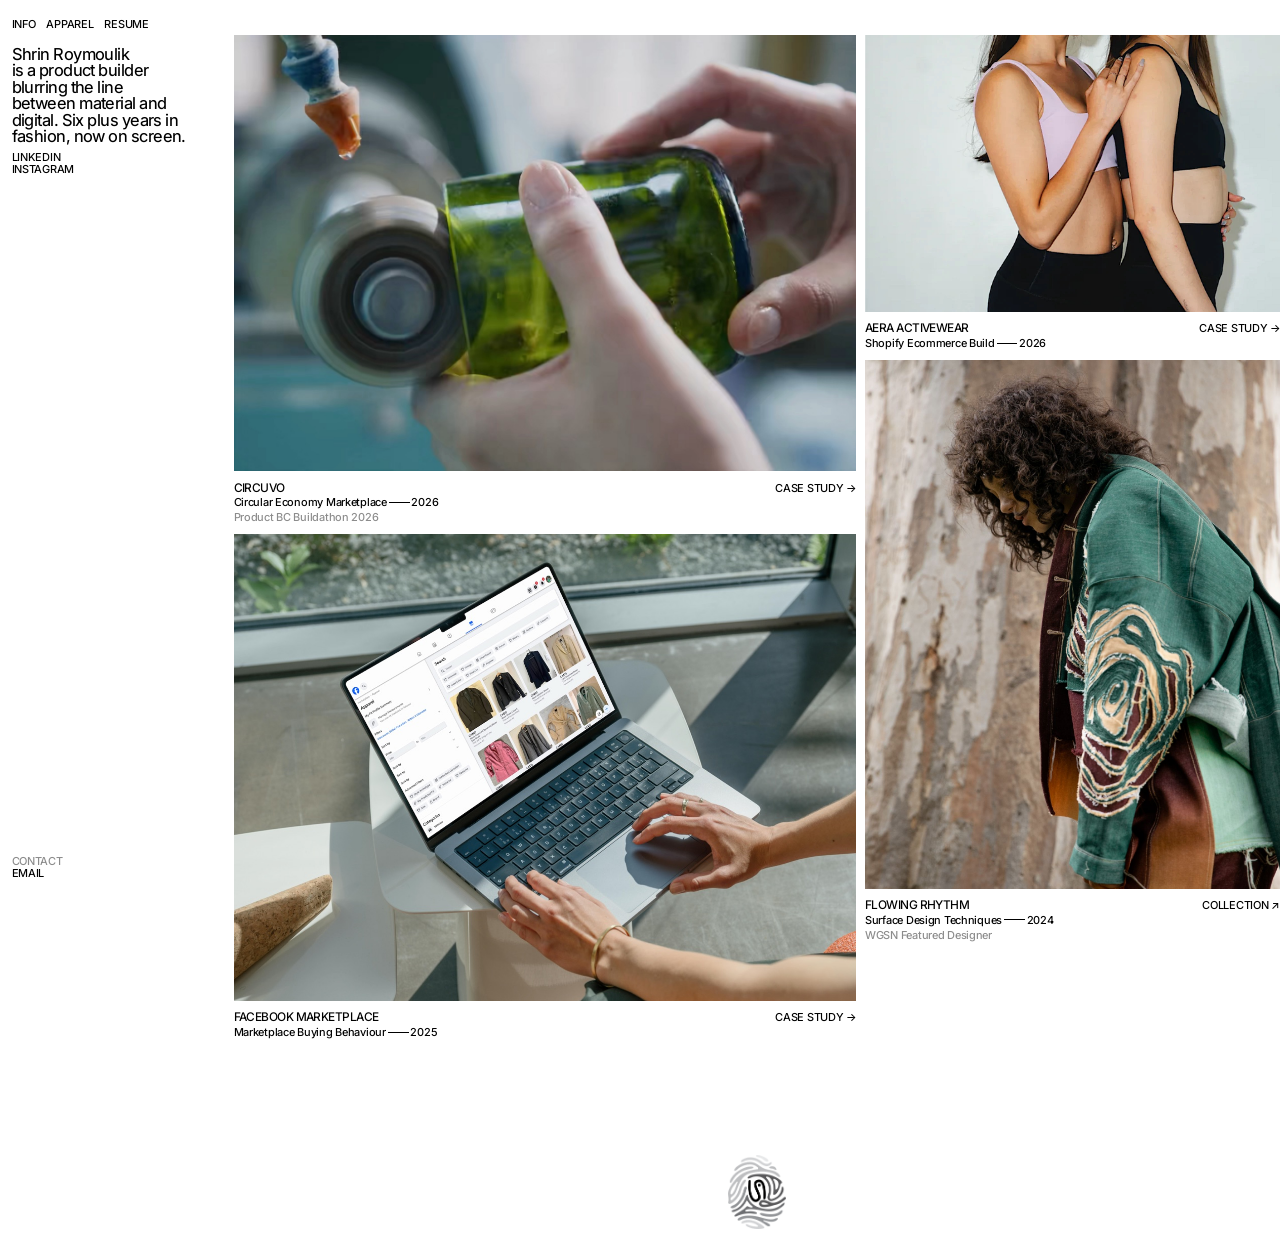
==== index.html @ 0e0f5460 "Homepage captions: three word descriptions that fit one line on phones Co-Authored-By: Claude Opus 5" ====
<!DOCTYPE html>
<html lang="en">
<head>
<meta charset="utf-8">
<meta name="viewport" content="width=device-width, initial-scale=1, viewport-fit=cover">
<title>Shrin Roymoulik, Product Builder</title>
<meta name="description" content="Product builder blurring the line between material and digital. Six plus years in fashion, now on screen.">
<!-- Link preview when the page is shared: images/share/preview.jpg, 1200 by 630 -->
<meta property="og:type" content="website">
<meta property="og:site_name" content="Shrin Roymoulik">
<meta property="og:url" content="https://shrinroym.com/">
<meta property="og:title" content="Shrin Roymoulik, Product Builder">
<meta property="og:description" content="Product builder blurring the line between material and digital. Six plus years in fashion, now on screen.">
<meta property="og:image" content="https://shrinroym.com/images/share/preview.jpg">
<meta property="og:image:width" content="1200">
<meta property="og:image:height" content="630">
<meta property="og:image:alt" content="Shrin Roymoulik's fingerprint logo">
<meta name="twitter:card" content="summary_large_image">
<!-- The homepage video comes first: its first frame is fetched before anything else so it shows at once (Shrin, 2026-11-15) -->
<link rel="preload" href="images/home/tile-circuvo-poster-v2.jpg" as="image" fetchpriority="high">
<link rel="icon" type="image/png" sizes="32x32" href="images/favicon-32.png?v=3">
<link rel="icon" type="image/png" sizes="192x192" href="images/favicon-192.png?v=3">
<link rel="apple-touch-icon" href="images/apple-touch-icon.png?v=2">
<link rel="preconnect" href="https://fonts.googleapis.com">
<link rel="preconnect" href="https://fonts.gstatic.com" crossorigin>
<link href="https://fonts.googleapis.com/css2?family=Inter:wght@400..600&display=swap" rel="stylesheet">
<style>
  :root {
    --bg: #ffffff;
    --ink: #000000;
    --muted: #8c8c8c;
    --tile-a: #ededeb;
    --tile-b: #e4e6e9;
    --tile-c: #efe8e2;
    --tile-d: #e6ebe4;
    --veil: rgba(255,255,255,0.97);
    color-scheme: light;
    box-sizing: border-box;
    padding-top: env(safe-area-inset-top, 0px);
    padding-bottom: env(safe-area-inset-bottom, 0px);
  }
  @media (prefers-color-scheme: dark) {
    :root:not([data-theme="light"]) {
      --bg: #000000; --ink: #ffffff; --muted: #8e8e8e;
      --tile-a: #1b1b1b; --tile-b: #1d2024; --tile-c: #221e1b; --tile-d: #1c211b;
      --veil: rgba(0,0,0,0.97);
      color-scheme: dark;
    }
  }
  :root[data-theme="dark"] {
    --bg: #000000; --ink: #ffffff; --muted: #8e8e8e;
    --tile-a: #1b1b1b; --tile-b: #1d2024; --tile-c: #221e1b; --tile-d: #1c211b;
    --veil: rgba(0,0,0,0.97);
    color-scheme: dark;
  }
  html { scroll-padding-top: env(safe-area-inset-top, 0px); }
  *, *::before, *::after { box-sizing: inherit; }
  body {
    margin: 0;
    background: var(--bg);
    color: var(--ink);
    font-family: "Inter", "Helvetica Neue", Helvetica, Arial, sans-serif;
    font-weight: 400;
    -webkit-font-smoothing: antialiased;
  }
  a, button { color: inherit; font: inherit; }
  a { text-decoration: none; }
  button { background: none; border: 0; padding: 0; cursor: pointer; }
  .nav a, .nav button, .small a, figcaption a, .goup {
    transition: background-color 0.15s ease;
  }
  .nav a:hover, .nav button:hover, .small a:hover, figcaption a:hover, .goup:hover,
  .nav a:focus-visible, .nav button:focus-visible, .small a:focus-visible, figcaption a:focus-visible, .goup:focus-visible {
    background: #E5FF00;
    color: #000000;
  }
  .tile > a:hover .frame { opacity: 0.9; }
  a:focus-visible, button:focus-visible { outline: 2px solid currentColor; outline-offset: 3px; }
  img { max-width: 100%; display: block; }

  .page {
    --u: max(0.75px, calc(100vw / 1400));
    display: grid;
    grid-template-columns: 17.5% 1fr;
    column-gap: 0;
    padding: 0 0 0 0.9vw;
  }

  /* Left column, fixed while the work scrolls */
  .side {
    position: sticky;
    top: env(safe-area-inset-top, 0px);
    height: calc(100dvh - env(safe-area-inset-top, 0px) - env(safe-area-inset-bottom, 0px));
    display: flex;
    flex-direction: column;
    padding: 1.5vw 1.4vw 1.6vw 0;
  }
  .nav { display: flex; gap: calc(12 * var(--u)); font-size: calc(12 * var(--u)); font-weight: 480; line-height: calc(13 * var(--u)); letter-spacing: calc(-0.3 * var(--u)); text-transform: uppercase; }
  .nav button { text-transform: uppercase; letter-spacing: inherit; line-height: inherit; }
  .bio {
    font-size: calc(18 * var(--u));
    font-weight: 450;
    line-height: calc(18 * var(--u));
    letter-spacing: calc(-0.6 * var(--u));
    margin: calc(16 * var(--u)) 0 calc(8 * var(--u));
    max-width: 10.85em;
  }
  .small { font-size: calc(12 * var(--u)); font-weight: 480; line-height: calc(13 * var(--u)); letter-spacing: calc(-0.3 * var(--u)); text-transform: uppercase; margin: 0 0 1.1vw; }
  .small a, .small span { display: block; width: fit-content; }
  .contact { margin-top: auto; margin-bottom: 0; }
  .links { display: flex; flex-direction: column; flex: 1 1 auto; }
  .hscroll { display: contents; }
  .contact .label { color: var(--muted); }

  /* Work grid, two staggered columns */
  .grid {
    display: grid;
    grid-template-columns: 60fr 40fr;
    column-gap: 0.7vw;
    padding: 2.75vw 0 1.6vw;
  }
  .col { display: flex; flex-direction: column; gap: 1.4vw; }
  .tile { margin: 0; order: var(--o); }
  .frame {
    position: relative;
    overflow: hidden;
    aspect-ratio: var(--r, 4 / 3);
    background: var(--tile, var(--tile-a));
  }
  .frame > img, .frame > video, .frame > picture > img { position: absolute; inset: 0; width: 100%; height: 100%; object-fit: cover; display: block; }
  .ph {
    position: absolute; inset: 0;
    display: flex; align-items: center; justify-content: center;
    font-size: 14px; color: var(--muted); text-align: center; padding: 20px;
    visibility: hidden; /* labels are notes for filling slots; never shown on the page */
  }
  figcaption {
    margin-top: 0.75vw;
    font-size: calc(12 * var(--u));
    font-weight: 480;
    line-height: calc(16 * var(--u));
    letter-spacing: calc(-0.3 * var(--u));
  }
  figcaption .t {
    font-size: calc(13 * var(--u));
    line-height: calc(16 * var(--u));
    letter-spacing: calc(-0.6 * var(--u));
  }
  .t { text-transform: uppercase; }
  /* Long rule between the work type and the year, like the template */
  .ld { display: inline-block; width: 1.9em; border-top: 1px solid currentColor; vertical-align: 0.32em; margin: 0 -0.08em; }
  .g { color: var(--muted); }
  .ext { font-size: 0.85em; }

  /* Simple carousel */
  .slides .slide { position: absolute; inset: 0; opacity: 0; transition: opacity 0.4s ease; }
  .slides .slide.on { opacity: 1; }
  .slides { cursor: pointer; }
  .dots {
    position: absolute; left: 50%; bottom: 12px; transform: translateX(-50%);
    display: flex; gap: 2px;
  }
  .dot {
    width: 19px; height: 19px; padding: 6px; border-radius: 50%;
    background: var(--ink); background-clip: content-box; opacity: 0.25;
    transition: opacity 0.2s ease;
  }
  .dot.on { opacity: 1; }
  .dot:hover { opacity: 0.6; }
  .dot.on:hover { opacity: 1; }

  /* Scroll prompt, phones only */
  .scroll-hint { display: none; }
  @keyframes hintPulse { 0%, 100% { opacity: 0; } 50% { opacity: 1; } }

  .goup { order: 99; grid-column: 1 / -1; justify-self: center; align-self: center; font-size: calc(13 * var(--u)); font-weight: 480; line-height: calc(14 * var(--u)); letter-spacing: calc(-0.6 * var(--u)); text-transform: uppercase; margin-top: 0.6vw; }

  /* Childhood photo, revealed when hovering the name */
  .side { z-index: 5; }
  .bio { position: relative; }
  .name, .fashion { cursor: pointer; }
  /* One time highlight hint on the two hover words */
  @keyframes hintHi {
    0% { background-color: transparent; }
    20%, 70% { background-color: #E5FF00; color: #000000; }
    100% { background-color: transparent; }
  }
  .bio.hinting .name { animation: hintHi 1.2s ease-in-out 0s 1; }
  .bio.hinting .fashion { animation: hintHi 1.2s ease-in-out 1s 1; }
  /* Same neon highlight as the links, on hover or while open */
  .name:focus-visible, .fashion:focus-visible,
  .bio.show-photo .name, .bio.show-video .fashion { background: #E5FF00; color: #000000; }
  @media (hover: hover) and (pointer: fine) {
    .name:hover, .fashion:hover { background: #E5FF00; color: #000000; }
  }
  /* Phones: highlight sweeps along with the pulse while scrolling */
  @media (hover: none) and (prefers-reduced-motion: no-preference), (pointer: coarse) and (prefers-reduced-motion: no-preference) {
    .bio.hinting .name { animation: hintHi 1.2s ease-in-out 0s 1; }
    .bio.hinting .fashion { animation: hintHi 1.2s ease-in-out 1s 1; }
  }
  /* A stronger pulse on the two words while the highlight plays */
  .name, .fashion { position: relative; display: inline-block; transform-origin: 50% 60%; }
  @keyframes wordPulse {
    0%, 100% { transform: scale(1); }
    40% { transform: scale(1.1); }
    70% { transform: scale(0.99); }
  }
  @media (prefers-reduced-motion: reduce) { .bio.hinting .name, .bio.hinting .fashion { animation: none; } }
  @media (prefers-reduced-motion: reduce) { .bio.hinting .name, .bio.hinting .fashion { animation: none; } }
  .bio .me-video { top: calc(32 * var(--u)); left: calc(100% + 6 * var(--u)); width: 36vw; }
  .me {
    position: absolute;
    top: 0;
    left: calc(100% + 24 * var(--u));
    width: 15vw;
    max-width: none;
    height: auto;
    opacity: 0;
    visibility: hidden;
    transition: opacity 0.15s ease, visibility 0s linear 0.15s;
    pointer-events: none;
  }
  .bio:has(.name:focus-visible) .me-photo,
  .bio.show-photo .me-photo,
  .bio:has(.fashion:focus-visible) .me-video,
  .bio.show-video .me-video { opacity: 1; visibility: visible; transition: opacity 0.15s ease; }
  /* Hover only on devices with a real mouse, so taps on phones can toggle cleanly */
  @media (hover: hover) and (pointer: fine) {
    .bio:has(.name:hover) .me-photo,
    .bio:has(.fashion:hover) .me-video { opacity: 1; visibility: visible; transition: opacity 0.15s ease; }
  }
  @media (prefers-reduced-motion: reduce) { .me, .bio:has(.name:hover) .me { transition: none; } }
  /* Bio appears line by line on first load */
  .bio .w { display: inline-block; }
  @keyframes lineIn { from { opacity: 0; transform: translateY(0.45em); } to { opacity: 1; transform: none; } }
  /* Bio intro: each line slides up in sequence on first load */
  .bio .w { display: inline-block; }
  .bio.intro .w { animation: lineIn 1s cubic-bezier(0.2, 0.7, 0.2, 1) both; }
  @keyframes lineIn { from { opacity: 0; transform: translateY(0.4em); } to { opacity: 1; transform: none; } }

  /* Fingerprint logo above Go up, with breathing room after the work */
  .sign { grid-column: 1 / -1; justify-self: center; margin-top: 9vw; order: 98; }
  .sign img { width: calc(64 * var(--u)); height: auto; transition: opacity 0.2s ease; }
  .sign { position: relative; display: block; margin-bottom: 0; align-self: end; }
  .sign::after {
    content: "Go up"; position: absolute; inset: 0;
    display: flex; align-items: flex-end; justify-content: center; white-space: nowrap;
    font-size: calc(13 * var(--u)); font-weight: 480; line-height: calc(14 * var(--u)); letter-spacing: calc(-0.6 * var(--u));
    text-transform: uppercase; opacity: 0; transition: opacity 0.2s ease;
  }
  .sign:hover img, .sign:focus-visible img { opacity: 0; }
  .sign:hover::after, .sign:focus-visible::after { opacity: 1; }
  @media (prefers-color-scheme: dark) { :root:not([data-theme="light"]) .sign img { filter: invert(1); } }
  :root[data-theme="dark"] .sign img { filter: invert(1); }

  /* Info page */
  .info {
    --u: max(0.75px, calc(100vw / 1400));
    position: fixed; inset: 0; z-index: 20; display: none;
    background: var(--bg); overflow-y: auto; overscroll-behavior: contain;
    padding-top: env(safe-area-inset-top, 0px); padding-bottom: env(safe-area-inset-bottom, 0px);
  }
  .info.open { display: block; }
  .info-top {
    position: relative;
    display: grid; grid-template-columns: 35.3% 31.3% 1fr; grid-template-rows: 1fr auto;
    min-height: calc(100vh - 62 * var(--u)); min-height: calc(100dvh - 62 * var(--u));
  }
  .info-left { grid-column: 1; grid-row: 1; padding: 1.5vw 1.4vw 0 0.9vw; }
  .info .here { color: var(--muted); }
  .info-bio { font-size: calc(18 * var(--u)); font-weight: 450; line-height: calc(18 * var(--u)); letter-spacing: calc(-0.6 * var(--u)); max-width: 11.8em; margin-top: calc(26 * var(--u)); }
  .info-bio p { margin: 0 0 0.55em; }
  .info-bio .soft { color: inherit; }
  .info-links { display: grid; grid-template-columns: calc(124 * var(--u)) auto; margin-top: calc(14 * var(--u)); }
  .info-links .small { margin: 0; }
  .info-links .label { color: var(--muted); }
  .info-mid {
    grid-column: 2; grid-row: 1; padding-top: calc(44 * var(--u));
    font-size: calc(12 * var(--u)); font-weight: 500; line-height: calc(14 * var(--u)); letter-spacing: calc(-0.3 * var(--u));
  }
  .info-mid p { margin: 0 0 calc(4 * var(--u)); }
  .info-mid h3 { font-size: calc(13 * var(--u)); font-weight: 560; line-height: calc(14 * var(--u)); letter-spacing: calc(-0.6 * var(--u)); text-transform: uppercase; margin: calc(16 * var(--u)) 0 calc(2 * var(--u)); }
  .info-mid .two { display: grid; grid-template-columns: 1fr 1fr; }
  /* Expandable Skills and Tools on the INFO page */
  .xp { margin-top: calc(16 * var(--u)); }
  .xp summary { list-style: none; cursor: pointer; width: fit-content; }
  .xp summary::-webkit-details-marker { display: none; }
  .xp summary h3 { display: inline; }
  .xp summary::after { content: "+"; display: inline-block; margin-left: 0.35em; min-width: 0.6em; font-weight: 500; }
  .xp[open] summary::after { content: "\2212"; } /* same + and − as the Aera section toggles */
  .xp summary:hover h3, .xp summary:focus-visible h3 { background: #E5FF00; color: #000000; }
  .xp p { margin-top: calc(2 * var(--u)); }
  .info-mid .soft { color: var(--muted); }
  .info-skills { margin-top: calc(34 * var(--u)); max-width: calc(330 * var(--u)); font-size: calc(12 * var(--u)); font-weight: 500; line-height: calc(14 * var(--u)); letter-spacing: calc(-0.3 * var(--u)); }
  .info-skills p { margin: 0; }
  .info-skills h3 { font-size: calc(13 * var(--u)); font-weight: 600; line-height: calc(14 * var(--u)); letter-spacing: calc(-0.6 * var(--u)); text-transform: uppercase; margin: 0 0 calc(2 * var(--u)); }
  .info-skills .two { display: grid; grid-template-columns: 1fr 1fr; column-gap: calc(12 * var(--u)); }
  .info-mid a { transition: background-color 0.15s ease; }
  .info-mid a:hover, .info-mid a:focus-visible { background: #E5FF00; color: #000000; }
  .info-mid p + p { margin-top: calc(10 * var(--u)); }
  .info-photo {
    position: absolute; top: calc(10 * var(--u)); right: 0; z-index: 3;
    width: 33.4%; height: calc(100vh - 82 * var(--u)); height: calc(100dvh - 82 * var(--u));
    background: var(--tile-c); cursor: grab; touch-action: none; user-select: none; -webkit-user-select: none;
  }
  .info-photo.dragging { cursor: grabbing; }
  .pslide { position: absolute; inset: 0; opacity: 0; }
  .pslide.on { opacity: 1; }
  .pslide img { width: 100%; height: 100%; object-fit: cover; pointer-events: none; }
  .info-slot {
    position: absolute; top: calc(10 * var(--u)); right: 0; z-index: 1;
    width: 33.4%; height: calc(100vh - 82 * var(--u)); height: calc(100dvh - 82 * var(--u));
    border: 1px solid #c8c8c8; display: flex; align-items: center; justify-content: center;
    font-size: calc(14 * var(--u)); font-weight: 500; letter-spacing: calc(-0.3 * var(--u)); color: var(--muted);
    pointer-events: none;
  }
  .info-photo:focus-visible { outline: 2px solid var(--ink); outline-offset: 3px; }
  .info-note {
    grid-column: 1 / 3; grid-row: 2; margin: calc(28 * var(--u)) 0 0; padding: 0 1.4vw 1.6vw 0.9vw;
    font-size: calc(12 * var(--u)); font-weight: 500; line-height: calc(14 * var(--u)); letter-spacing: calc(-0.3 * var(--u));
    max-width: 66em;
  }
  /* INFO hover words: an image appears beside the bio */
  .info-bio { position: relative; }
  .rw { cursor: pointer; transition: background-color 0.15s ease; }
  .rimg {
    position: absolute; top: 0; left: calc(100% + 24 * var(--u)); z-index: 4;
    width: 30vw; max-width: none; height: auto;
    opacity: 0; visibility: hidden; pointer-events: none;
    transition: opacity 0.15s ease, visibility 0s linear 0.15s;
  }
  .rw.on, .rw:focus-visible { background: #E5FF00; color: #000000; }
  .rw.on + .rimg, .rw:focus-visible + .rimg { opacity: 1; visibility: visible; transition: opacity 0.15s ease; }
  @media (hover: hover) and (pointer: fine) {
    .rw:hover { background: #E5FF00; color: #000000; }
    .rw:hover + .rimg { opacity: 1; visibility: visible; transition: opacity 0.15s ease; }
  }

  /* Hover image on an exhibition name */
  .hv { position: relative; }
  .hv-img {
    position: absolute; left: 13.8vw; top: calc(100% + 4 * var(--u)); z-index: 5;
    width: 35vw; max-width: none; height: auto;
    opacity: 0; visibility: hidden; pointer-events: none;
    transition: opacity 0.15s ease, visibility 0s linear 0.15s;
  }
  .hv-t { cursor: pointer; transition: background-color 0.15s ease; }
  .hv a:focus-visible + .hv-img, .hv-t:focus-visible + .hv-img { opacity: 1; visibility: visible; transition: opacity 0.15s ease; }
  .hv-t:focus-visible { background: #E5FF00; color: #000000; }
  @media (hover: hover) and (pointer: fine) {
    .hv a:hover + .hv-img, .hv-t:hover + .hv-img { opacity: 1; visibility: visible; transition: opacity 0.15s ease; }
    .hv-t:hover { background: #E5FF00; color: #000000; }
  }

  .marquee { overflow: hidden; white-space: nowrap; padding: calc(18 * var(--u)) 0 calc(12 * var(--u)); }
  .marquee-track { display: inline-block; animation: marquee 40s linear infinite; }
  .marquee-track span { font-size: calc(28 * var(--u)); font-weight: 450; line-height: calc(29 * var(--u)); letter-spacing: calc(-0.8 * var(--u)); text-transform: uppercase; padding-right: 0.3em; }
  @keyframes marquee { from { transform: translateX(0); } to { transform: translateX(-50%); } }
  @media (prefers-reduced-motion: reduce) { .marquee-track { animation: none; } }
  .marquee.extra { display: none; }
  /* INFO: highlight sweep on the hover words while scrolling */
  @media (prefers-reduced-motion: no-preference) {
    .info.hinting .rw { animation: hintHi 1.2s ease-in-out 0s 1; }
  }
  @media (prefers-reduced-motion: no-preference) {
    .info.hinting .hv-t { animation: hintHi 1.2s ease-in-out 1s 1; }
  }
  @keyframes marqueeRev { from { transform: translateX(-50%); } to { transform: translateX(0); } }
  .loves { display: grid; grid-template-columns: repeat(5, 1fr); }
  .love-item { margin: 0; }
  .love-cap { display: none; }
  .love { position: relative; aspect-ratio: 3 / 4; background: var(--tile, var(--tile-a)); }
  .love img { position: absolute; inset: 0; width: 100%; height: 100%; object-fit: cover; display: block; }
  /* Zoomed out tile: the whole photo, with a soft blur of itself filling above and below */
  .love.zoom { overflow: hidden; }
  .love.zoom::before { content: ""; position: absolute; inset: -30px; background: var(--bg) center / cover; filter: blur(18px); }
  .love.zoom img { object-fit: contain; transform: scale(var(--z, 1.18)); }
  /* Fitted tile: the whole drawing on white, with room around it */
  .love.fit { background: #ffffff; }
  .love.fit img { object-fit: contain; transform: scale(0.82); }
  .love-link { color: inherit; text-decoration: underline; transition: background-color 0.15s ease; }
  .love-link:hover, .love-link:focus-visible { background: #E5FF00; color: #000000; }
  /* Desktop and tablet: hovering a tile swaps the photo for its write up */
  .love-item { position: relative; outline: none; }
  .love-item:focus-visible { outline: 2px solid var(--ink); outline-offset: -2px; }
  @media (min-width: 821px) {
    .love-cap {
      display: block; position: absolute; inset: 0; margin: 0; z-index: 2;
      background: var(--bg); color: var(--ink); padding: calc(16 * var(--u)) calc(18 * var(--u));
      font-size: calc(18 * var(--u)); font-weight: 450; line-height: calc(18 * var(--u)); letter-spacing: calc(-0.6 * var(--u));
      opacity: 0; visibility: hidden; transition: opacity 0.15s ease, visibility 0s 0.15s;
    }
    .love-item:focus-visible .love-cap, .love-item:focus-within .love-cap { opacity: 1; visibility: visible; transition: opacity 0.15s ease; }
  }
  @media (min-width: 821px) and (hover: hover) {
    .love-item:hover .love-cap { opacity: 1; visibility: visible; transition: opacity 0.15s ease; }
  }

  @media (prefers-reduced-motion: reduce) {
    .slides .slide { transition: none; }
    .scroll-hint { animation: none !important; opacity: 1; }
  }

  /* Phones and small tablets */
  @media (max-width: 820px) {
    /* Phone layout drawn on a 375 wide canvas, scaled to the screen like Readymag */
    /* The homepage scrolls inside .page, not the document, so phone browsers never hide their bars mid scroll
       and nothing on screen jumps (Shrin, 2026-11-16, seen on a Samsung phone) */
    html, body { overflow: hidden; height: 100%; }
    .page { --u: 1px; --mu: calc(100vw / 360); display: block; padding: 0;
      /* 1px short of the screen on purpose: Chrome based browsers (Chrome, Samsung Internet) treat a scroller that exactly
         fills the screen as the page itself and hide their bars again; being 1px shorter keeps them from doing that */
      position: fixed; top: 0; left: 0; right: 0; bottom: 1px; overflow-x: hidden; overflow-y: auto; overscroll-behavior: none; -webkit-overflow-scrolling: touch; }
    .side {
      position: fixed; inset: 0; z-index: 10; height: auto;
      padding: calc(10 * var(--mu) + env(safe-area-inset-top, 0px)) calc(12 * var(--mu)) calc(12 * var(--mu) + env(safe-area-inset-bottom, 0px));
      display: grid; grid-template-columns: 1fr auto; grid-template-rows: auto 1fr auto;
      pointer-events: none;
    }
    .side > * { pointer-events: auto; }
    .bio, figcaption, figcaption .t, .nav, .small, .scroll-hint {
      font-size: calc(13 * var(--mu)); font-weight: 550; line-height: calc(14 * var(--mu)); letter-spacing: 0;
    }
    .bio { grid-column: 1 / -1; grid-row: 1; max-width: none; margin: 0; }
    .nav { grid-column: 1; grid-row: 3; flex-direction: column; align-items: flex-start; gap: 0; align-self: end; }
    .links { grid-column: 2; grid-row: 3; align-self: end; flex: none; }
    .links .small { margin: 0; text-align: right; }
    .links .small a, .links .small span { margin-left: auto; }
    .contact { margin-top: 0; }
    .contact .label { display: none; }
    .name, .fashion { font-weight: 700; }
    .me, .bio .me-video { position: fixed; top: 50%; left: 50%; transform: translate(-50%, -50%); width: 70vw; z-index: 30; }
    .bio .me-video { width: calc(100vw - 24 * var(--mu)); }
    .scroll-hint {
      display: block; position: fixed; z-index: 11; left: 50%; transform: translateX(-50%);
      bottom: calc(12 * var(--mu) + env(safe-area-inset-bottom, 0px));
      color: var(--muted);
      animation: hintPulse 2.2s ease-in-out infinite; pointer-events: none;
    }
    .scroll-hint.gone { animation: none; opacity: 0; visibility: hidden; transition: opacity 0.4s ease, visibility 0s linear 0.4s; }
    .hscroll { display: block; position: relative; }
    .grid {
      position: sticky; top: 0; height: 100vh; height: 100svh;
      display: flex; flex-direction: row; align-items: flex-start; gap: calc(12 * var(--mu));
      padding: var(--track-top, calc(88 * var(--mu))) calc(12 * var(--mu)) 0; width: max-content; will-change: transform;
    }
    .col { display: contents; }
    .tile { flex: 0 0 auto; }
    .frame { height: calc(357 * var(--mu)); width: auto; }
    /* Photos never taller than the room above the footer on this phone: screen height, minus where the track starts,
       minus room for a three line caption and the footer (Shrin, 2026-11-16: Flowing Rhythm ran into the footer on her Samsung) */
    .grid { --fit-h: calc(100svh - var(--track-top, calc(88 * var(--mu))) - 150 * var(--mu)); }
    /* Phone order, artistically uneven: Circuvo, Facebook Marketplace, Flowing Rhythm, Aera (Shrin, 2026-11-16); desktop order is untouched */
    #circuvo { order: 1; }
    #facebook-marketplace { order: 2; }
    .tile[style*="--o:4"] { order: 3; }
    .tile[style*="--o:2"] { order: 4; }
    .tile[style*="--o:1"] .frame { width: calc(336 * var(--mu)); height: min(calc(346 * var(--mu)), var(--fit-h)); aspect-ratio: auto; }
    .tile[style*="--o:2"] .frame { width: calc(336 * var(--mu)); height: min(calc(253 * var(--mu)), var(--fit-h)); aspect-ratio: auto; }
    .tile[style*="--o:3"] .frame { width: calc(336 * var(--mu)); height: min(calc(252 * var(--mu)), var(--fit-h)); aspect-ratio: auto; }
    .tile[style*="--o:4"] .frame { width: calc(336 * var(--mu)); height: min(calc(428 * var(--mu)), var(--fit-h)); aspect-ratio: auto; }
    figcaption { width: 0; min-width: 100%; margin-top: calc(12 * var(--mu)); }
    /* Homepage phone type, matching the template (Mobile_Inter: 550, 13 / 14) */
    /* The template's phone canvas is 360 wide, so its 13 / 14 type is 375/360 larger on ours, with -0.3 tracking */
    .bio, figcaption, figcaption .t { font-size: calc(13.54 * var(--mu)); font-weight: 550; line-height: calc(14.58 * var(--mu)); letter-spacing: calc(-0.31 * var(--mu)); }
    /* Phone bio sentence at the INFO bio paragraph's phone weight (400); the name line keeps 550 (Shrin, 2026-11-16) */
    .bio { font-weight: 400; }
    .bio .nm { font-weight: 550; }
    .dots { bottom: calc(8 * var(--mu)); }
    .goup, .sign { display: none; }
    /* INFO on phones, drawn on the same 375 canvas as the homepage */
    .info { --u: 1px; --mu: calc(100vw / 360); }
    .info-top { display: flex; flex-direction: column; padding: calc(10 * var(--mu)) calc(12 * var(--mu)) 0; min-height: 0; }
    .info-left { display: contents; }
    .info .nav {
      position: fixed; z-index: 25; left: 0; right: 0; bottom: 0; background: var(--bg);
      padding: calc(10 * var(--mu)) calc(12 * var(--mu)) calc(12 * var(--mu) + env(safe-area-inset-bottom, 0px));
      display: grid; grid-template-columns: 1fr auto; grid-template-rows: auto auto; grid-auto-flow: column; gap: 0;
    }
    .info .nav > * { justify-self: start; text-align: left; }
    .info .nav > :nth-child(n+3) { justify-self: end; text-align: right; }
    .info-note { display: none !important; }
    /* Phone INFO type, from the template's phone specs (375 canvas) */
    .info-bio { font-size: calc(13 * var(--mu)); font-weight: 400; line-height: calc(14 * var(--mu)); letter-spacing: calc(-0.4 * var(--mu)); }
    .info-mid, .info-note, .love-cap { font-size: calc(12 * var(--mu)); font-weight: 500; line-height: calc(14 * var(--mu)); letter-spacing: calc(-0.3 * var(--mu)); }
    .info-mid > p:first-child, .info-links .small, .info .nav {
      font-size: calc(13 * var(--mu)); font-weight: 480; line-height: calc(14 * var(--mu)); letter-spacing: calc(-0.6 * var(--mu));
    }
    .info-mid > p:first-child { text-transform: uppercase; }
    .info-mid h3 { font-size: calc(13 * var(--mu)); font-weight: 580; line-height: calc(13 * var(--mu)); letter-spacing: calc(-0.6 * var(--mu)); }
    /* Bottom bar links, from the template's phone Small Titles spec */
    .info .nav, .side .nav, .side .small { font-size: calc(13 * var(--mu)); font-weight: 500; line-height: calc(13 * var(--mu)); letter-spacing: calc(-0.6 * var(--mu)); }
    .info-bio { order: 1; max-width: none; margin: 0; }
    .info-bio p { margin: 0 0 calc(10 * var(--mu)); }
    .info-photo { order: 2; }
    .info-mid { order: 3; padding-top: calc(22 * var(--mu)); }
    .info-mid h3 { margin: calc(16 * var(--mu)) 0 0; }
    .info-mid p + p { margin-top: calc(8 * var(--mu)); }
    .info-mid .two { column-gap: calc(12 * var(--mu)); }
    .info-skills { order: 4; margin-top: calc(16 * var(--mu)); max-width: none; font-size: calc(12 * var(--mu)); line-height: calc(14 * var(--mu)); letter-spacing: calc(-0.3 * var(--mu)); }
    .info-skills h3 { font-size: calc(13 * var(--mu)); font-weight: 480; line-height: calc(14 * var(--mu)); letter-spacing: calc(-0.6 * var(--mu)); }
    .info-links { order: 5; grid-template-columns: 50% auto; margin-top: calc(22 * var(--mu)); }
    .marquee { padding: 0; }
    .info-top + .marquee { margin-top: calc(70 * var(--mu)); }
    .marquee.extra { display: block; }
    .marquee.rev .marquee-track { animation-name: marqueeRev; }
    .info-slot { display: none; }
    .hv-img { position: fixed; top: 50%; left: 50%; transform: translate(-50%, -50%); width: 90vw; z-index: 30; }
    .hv-t { font-weight: 700; }
    .hv-t.on { background: #E5FF00; color: #000000; }
    .hv-t.on + .hv-img { opacity: 1; visibility: visible; transition: opacity 0.15s ease; }
    .rw { font-weight: 700; }
    .rimg { position: fixed; top: 50%; left: 50%; transform: translate(-50%, -50%); width: 70vw; z-index: 30; }
    .info-photo { position: relative; top: auto !important; right: auto; left: auto !important; height: auto; width: auto; margin: calc(14 * var(--mu)) 0 0; aspect-ratio: 5 / 6; cursor: auto; touch-action: auto; }
    .info-note { order: 5; margin-top: calc(22 * var(--mu)); padding: 0; max-width: none; }
    .marquee-track span { font-size: calc(16 * var(--mu)); font-weight: 480; line-height: calc(17 * var(--mu)); letter-spacing: calc(-0.6 * var(--mu)); }
    /* Things she loves: one per screen, swipe sideways */
    .loves {
      display: flex; overflow-x: auto; scroll-snap-type: x mandatory; -webkit-overflow-scrolling: touch;
      gap: calc(12 * var(--mu)); padding: 0 calc(12 * var(--mu)) calc(80 * var(--mu));
      margin-top: calc(14 * var(--mu)); scrollbar-width: none;
    }
    .loves::-webkit-scrollbar { display: none; }
    .love-item { flex: 0 0 calc(100vw - 24 * var(--mu)); scroll-snap-align: center; }
    .love { aspect-ratio: 4 / 5; }
    .love-cap { display: block; margin-top: calc(12 * var(--mu)); }
    .love-cap .t2 { color: var(--muted); }
  }


  /* Work tiles: title on the left, "Case study" / "Collection" label on the right of the same line
     (Shrin, 2026-11-16, after Alan's feedback that the photos did not read as case studies) */
  .trow { display: flex; justify-content: space-between; align-items: baseline; gap: 1em; }
  .cs { color: var(--ink); font-size: calc(12 * var(--u)); font-weight: 480; letter-spacing: calc(-0.3 * var(--u)); text-transform: uppercase; white-space: nowrap; }
  .tile:has(> a:hover) .cs { background: #E5FF00; color: #000; }
  @media (min-width: 821px) { .col { gap: 0.75vw; } }
  /* Phones: the label becomes a round arrow button beside the title, away from the photo edge and the next tile */
  .cs-m { display: none; }
  @media (max-width: 820px) {
    .trow .cs { display: none; }
    /* Option E (Shrin, 2026-11-16): a round arrow button beside the title; the caption keeps room for it on the right */
    figcaption { position: relative; padding-right: calc(46 * var(--mu)); box-sizing: border-box; }
    .cs-m {
      display: grid; place-items: center; position: absolute; top: calc(-2 * var(--mu)); right: 0;
      width: calc(34 * var(--mu)); height: calc(34 * var(--mu)); border: 1px solid var(--ink); border-radius: 50%;
      color: var(--ink); font-size: calc(15 * var(--mu)); line-height: 1; transition: background-color 0.15s ease;
    }
    .cs-m:active, .tile:has(> a:hover) .cs-m, .cs-m:hover { background: #E5FF00; color: #000000; border-color: #000000; }
  }
</style>
</head>
<body>
<div class="page" id="top">

  <aside class="side">
    <nav class="nav" aria-label="Main">
      <button type="button" id="infoBtn" aria-expanded="false" aria-controls="info">Info</button>
      <a href="https://shrin-roym.com/" target="_blank" rel="noopener">Apparel</a>
      <a href="https://drive.google.com/file/d/1lygn7vUDFMzx4JG56A4LxJSln4eozi_1/view?usp=sharing" target="_blank" rel="noopener">Resume</a>
    </nav>

    <p class="bio"><span class="name" tabindex="0">Shrin</span><img class="me me-photo" data-defer-src="images/home/shrin-photo.jpg" decoding="async" fetchpriority="low" alt="Shrin reading a printed publication at an exhibition"> <span class="nm">Roymoulik</span><br>is a product builder blurring the line between material and digital. Six plus years in <span class="fashion" tabindex="0">fashion</span><video class="me me-video" src="images/home/fashion.mp4" muted loop playsinline preload="none" aria-label="Fashion work in motion"></video>, now on screen.</p>

    <div class="links">
    <p class="small">
      <a href="https://www.linkedin.com/in/shrinroymoulik/" target="_blank" rel="noopener">LinkedIn</a>
      <a href="https://www.instagram.com/shrinroym/" target="_blank" rel="noopener">Instagram</a>
    </p>

    <p class="small contact">
      <span class="label">Contact</span>
      <a href="mailto:shrinroym@outlook.com" id="emailLink" aria-live="polite">Email</a>
    </p>
    </div>
  </aside>

  <div class="hscroll">
  <main class="grid" id="work" aria-label="Selected work">
    <div class="col">

      <figure class="tile" id="circuvo" style="--o:1">
        <a href="circuvo.html">
          <div class="frame" style="--r:10/7; --tile:var(--tile-b)"><!-- Homepage video (Shrin, 2026-11-15: must start with no lag): cut from the 4K original to exactly the visible 10:7 tile, 1400 by 980, first 10 s. HEVC first (2.0 MB, Safari and Chrome on Mac), H.264 for other browsers (3.3 MB); both sharper than the old 1280 file, which was cropped and stretched by the tile. -->
          <video id="tileVid" poster="images/home/tile-circuvo-poster-v2.jpg" muted loop autoplay playsinline preload="auto" aria-label="Circuvo, circular economy marketplace: a green glass bottle being shaped on a grinding wheel"><source src="images/home/tile-circuvo-hevc.mp4" type='video/mp4; codecs="hvc1"'><source src="images/home/tile-circuvo-h264.mp4" type="video/mp4"></video></div>
        </a>
        <figcaption>
          <span class="trow"><a href="circuvo.html"><span class="t">Circuvo</span></a><a class="cs" href="circuvo.html">Case study →</a></span>
          Circular Economy Marketplace <span class="ld" aria-hidden="true"></span> 2026<br>
          <span class="g"><a href="https://conference.productbc.ca/agenda#build-different" target="_blank" rel="noopener">Product BC Buildathon 2026</a></span>
          <a class="cs-m" href="circuvo.html" aria-label="Case study"><span aria-hidden="true">→</span></a>
        </figcaption>
      </figure>

      <figure class="tile" id="facebook-marketplace" style="--o:3">
        <a href="facebook-marketplace.html">
          <div class="frame" style="--r:4/3; --tile:var(--tile-a)"><img src="images/home/tile-facebook-marketplace.jpg?v=4" style="transform:scale(1.3);transform-origin:40% 30%" alt="Facebook Marketplace UX research"></div>
        </a>
        <figcaption>
          <span class="trow"><a href="facebook-marketplace.html"><span class="t">Facebook Marketplace</span></a><a class="cs" href="facebook-marketplace.html">Case study →</a></span>
          Marketplace Buying Behaviour <span class="ld" aria-hidden="true"></span> 2025
          <a class="cs-m" href="facebook-marketplace.html" aria-label="Case study"><span aria-hidden="true">→</span></a>
        </figcaption>
      </figure>

    </div>
    <div class="col">

      <figure class="tile" style="--o:2">
        <a href="aera.html">
          <div class="frame" style="--r:3/2; --tile:var(--tile-c)"><img src="images/home/tile-aera-sharp.jpg" alt="Aera Activewear redesign: two models in lilac and black sports bras with black leggings"></div>
        </a>
        <figcaption>
          <span class="trow"><a href="aera.html"><span class="t">Aera Activewear</span></a><a class="cs" href="aera.html">Case study →</a></span>
          Shopify Ecommerce Build <span class="ld" aria-hidden="true"></span> 2026
          <a class="cs-m" href="aera.html" aria-label="Case study"><span aria-hidden="true">→</span></a>
        </figcaption>
      </figure>

      <figure class="tile" style="--o:4">
        <a href="https://shrin-roym.com/flowing-rhythm-textures" target="_blank" rel="noopener">
          <div class="frame" style="--r:648/825; --tile:var(--tile-d)"><img src="images/home/tile-flowing-rhythm-portrait.jpg?v=2" style="object-position:50% 0%" alt="Flowing Rhythm: a model in a green denim jacket with a contour motif on the sleeve, looking down"></div>
        </a>
        <figcaption>
          <span class="trow"><a href="https://shrin-roym.com/flowing-rhythm-textures" target="_blank" rel="noopener"><span class="t">Flowing Rhythm</span></a><a class="cs" href="https://shrin-roym.com/flowing-rhythm-textures" target="_blank" rel="noopener">Collection ↗</a></span>
          Surface Design Techniques <span class="ld" aria-hidden="true"></span> 2024<br>
          <span class="g"><a href="https://shrin-roym.com/wgsn-features" target="_blank" rel="noopener">WGSN Featured Designer</a></span>
          <a class="cs-m" href="https://shrin-roym.com/flowing-rhythm-textures" target="_blank" rel="noopener" aria-label="Collection"><span aria-hidden="true">↗</span></a>
        </figcaption>
      </figure>

    </div>
    <a class="sign" href="#top" aria-label="Back to top"><img src="images/fingerprint.png" alt=""></a>
  </main>
  </div>
  <div class="scroll-hint" aria-hidden="true">*scroll*</div>
</div>

<section class="info" id="info" aria-label="About Shrin" aria-hidden="true">
  <div class="info-top">
    <div class="info-left">
      <nav class="nav" aria-label="Info page">
        <button type="button" id="closeInfo">Home</button>
        <span class="here">Info</span>
        <a href="https://shrin-roym.com/" target="_blank" rel="noopener">Apparel</a>
        <a href="https://drive.google.com/file/d/1lygn7vUDFMzx4JG56A4LxJSln4eozi_1/view?usp=sharing" target="_blank" rel="noopener">Resume</a>
      </nav>
      <div class="info-bio">
        <p>I <span class="soft">design</span> and <span class="soft">build</span> for humans, whether they’re <span class="rw" tabindex="0">wearing</span><img class="rimg" data-defer-src="images/info/wearing.jpg" fetchpriority="low" alt="A model wearing a fringed jacket designed by Shrin"> my work or tapping through it.</p>
        <p>6+ years as an apparel designer taught me to own a product end to end, from first sketch to factory floor, with deep <span class="soft">empathy</span> for bodies, behaviours, and needs. Now I bring that same ownership to digital products: I research, design and build, taking ideas all the way to a live website.</p>
      </div>
      <div class="info-links">
        <p class="small"><span class="label">Contact</span><a href="mailto:shrinroym@outlook.com">Email</a></p>
        <p class="small"><span class="label">Follow</span><a href="https://www.instagram.com/shrinroym/" target="_blank" rel="noopener">Instagram</a><a href="https://www.linkedin.com/in/shrinroymoulik/" target="_blank" rel="noopener">LinkedIn</a></p>
      </div>
    </div>

    <div class="info-mid">
      <p>Currently based in Vancouver, Canada</p>
      <h3>Education</h3>
      <p>Emily Carr University of Art and Design (2025)<br>Certificate in UX/UI Design</p>
      <p>RMIT University (2018 to 2020)<br>MA Fashion Design</p>
      <p>National Institute of Fashion Technology, Mumbai (2011 to 2015)<br>BA Fashion Design</p>
      <h3><a href="https://shrin-roym.com/awards" target="_blank" rel="noopener">Awards</a></h3>
      <p>2nd Place, Product BC Buildathon 2026<br>
      <span class="soft"><span class="hv"><a href="https://conference.productbc.ca/agenda#build-different" target="_blank" rel="noopener">Circuvo at UBC Conference</a><img class="hv-img" data-defer-src="images/info/ubc-conference.jpg" width="941" height="1047" style="width: 26vw;" alt="Presenting Circuvo on stage at the UBC conference, the live site on the big screen"></span></span></p>
      <p><span class="hv"><span class="hv-t" tabindex="0">2nd Place, ID International Emerging Designer Awards 2020</span><img class="hv-img" data-defer-src="images/info/id-awards-2020.webp" fetchpriority="low" alt="Shrin’s collection at the iD International Emerging Designer Awards"></span><br>
      <span class="soft"><a href="https://www.youtube.com/watch?v=VDdZ-RaYl2w&amp;t=2653s" target="_blank" rel="noopener">Video by iD Dunedin Fashion</a><br>
      <a href="https://thelastfashionbible.com/2020/08/10/winners-2020-id-international-emerging-designer-awards/" target="_blank" rel="noopener">Article in The Last Fashion Bible</a><br>
      <a href="https://www.fashionz.co.nz/2020-id-international-emerging-design-awards-winners-announced/" target="_blank" rel="noopener">Article in FNZ</a></span></p>
      <p>Finalist, VAMFF National Graduate Showcase 2020<br>
      <span class="soft"><a href="https://fashionjournal.com.au/fashion/here-are-the-finalists-for-the-2020-vamff-national-graduate-showcase/" target="_blank" rel="noopener">Finalists announced in Fashion Journal</a><br>
      <a href="https://fashionjournal.com.au/fashion/shrinvanti-roys-graduate-collection-explores-rhythm-and-repetition-through-textiles/" target="_blank" rel="noopener">Collection feature in Fashion Journal</a></span></p>
      <div class="two">
        <div><h3><a href="https://shrin-roym.com/press" target="_blank" rel="noopener">Press</a></h3><p><a href="https://shrin-roym.com/wgsn-features" target="_blank" rel="noopener">WGSN Feature</a><br>
        <a href="https://www.614mag.com/store/p/614-issue-01" target="_blank" rel="noopener">614 Magazine, BLESSED</a><br>
        <a href="https://www.theage.com.au/culture/art-and-design/will-the-pandemic-reshape-fashion-graduates-embrace-a-new-look-normal-20200727-p55fw0.html" target="_blank" rel="noopener">The Age Australia</a><br>
        <a href="https://www.odt.co.nz/lifestyle/fashion/id-fashion/fashion-absentia-id-award-winners-announced" target="_blank" rel="noopener">Otago Daily Times</a><br>
        <a href="https://afs.rmit.fashion/2019/masters/srinvanti-roy" target="_blank" rel="noopener">MA Fashion, RMIT</a></p></div>
        <div><h3><a href="https://shrin-roym.com/exhibitions-1" target="_blank" rel="noopener">Exhibitions</a></h3><p><a href="https://shrin-roym.com/split-personality" target="_blank" rel="noopener">Split Personality</a><br>
        <a href="https://shrin-roym.com/foot-square" target="_blank" rel="noopener">Foot Square</a><br>
        <a href="https://shrin-roym.com/arbitrary-reference" target="_blank" rel="noopener">Arbitrary Reference</a><br>
        <a href="https://shrin-roym.com/home" target="_blank" rel="noopener">Home</a><br>
        <a href="https://shrin-roym.com/made-by-many" target="_blank" rel="noopener">Made by Many</a></p></div>
      </div>
      <div class="two">
        <details class="xp"><summary><h3>Skills</h3></summary><p>User research<br>UX/UI design<br>Information architecture<br>Prototyping and testing<br>Front end build with AI</p></details>
        <details class="xp"><summary><h3>Tools</h3></summary><p>Figma<br>Claude and Claude Code<br>Miro<br>Tally Forms<br>Adobe Creative Suite</p></details>
      </div>
    </div>

    <div class="info-slot" aria-hidden="true">[move image here]</div>
    <div class="info-photo" tabindex="0" role="img" aria-label="Portrait. Drag to move it, or use the arrow keys.">
      <!-- Portrait slideshow: replace each placeholder with an <img> using the file name shown -->
      <div class="pslide on" data-file="images/info/portrait-1.jpg"><img data-defer-src="images/info/portrait-1.jpg" fetchpriority="low" style="object-position:15% 50%" alt="Shrin talking about her framed artwork on a red gallery wall"></div>
      <div class="pslide" data-file="images/info/portrait-2.jpg"><img src="images/info/portrait-2.jpg" style="object-position:30% 50%" alt="Shrin showing her framed artwork at the gallery" loading="lazy"></div>
    </div>

    <p class="info-note">I bridge physical and digital, bringing a tactile understanding of form and fit into intuitive interfaces. My belief? Design should be functional, beautiful, and so considerate of its users that it just works. Making things by hand taught me that. Cutting a pattern, draping fabric or fitting a sample puts me in a kind of flow where the next step reveals itself, and I feel the same thing when I build an interface: the best screens, like the best garments, feel simple until you look closely at how they are made. This site is my proof. I designed it, wrote it and built it myself, from the first sketch to the live page you are reading now.</p>
  </div>

  <div class="marquee" aria-hidden="true"><div class="marquee-track"><span>Scroll down to see some things she loves</span> <span>Scroll down to see some things she loves</span> <span>Scroll down to see some things she loves</span> <span>Scroll down to see some things she loves</span> <span>Scroll down to see some things she loves</span> <span>Scroll down to see some things she loves</span> <span>Scroll down to see some things she loves</span> <span>Scroll down to see some things she loves</span> <span>Scroll down to see some things she loves</span> <span>Scroll down to see some things she loves</span> <span>Scroll down to see some things she loves</span> <span>Scroll down to see some things she loves</span> <span>Scroll down to see some things she loves</span> <span>Scroll down to see some things she loves</span> <span>Scroll down to see some things she loves</span> <span>Scroll down to see some things she loves</span></div></div>
  <div class="marquee extra rev" aria-hidden="true"><div class="marquee-track" style="animation-delay:-7s"><span>Scroll down to see some things she loves</span> <span>Scroll down to see some things she loves</span> <span>Scroll down to see some things she loves</span> <span>Scroll down to see some things she loves</span> <span>Scroll down to see some things she loves</span> <span>Scroll down to see some things she loves</span> <span>Scroll down to see some things she loves</span> <span>Scroll down to see some things she loves</span> <span>Scroll down to see some things she loves</span> <span>Scroll down to see some things she loves</span> <span>Scroll down to see some things she loves</span> <span>Scroll down to see some things she loves</span> <span>Scroll down to see some things she loves</span> <span>Scroll down to see some things she loves</span> <span>Scroll down to see some things she loves</span> <span>Scroll down to see some things she loves</span></div></div>
  <div class="marquee extra" aria-hidden="true"><div class="marquee-track" style="animation-delay:-14s"><span>Scroll down to see some things she loves</span> <span>Scroll down to see some things she loves</span> <span>Scroll down to see some things she loves</span> <span>Scroll down to see some things she loves</span> <span>Scroll down to see some things she loves</span> <span>Scroll down to see some things she loves</span> <span>Scroll down to see some things she loves</span> <span>Scroll down to see some things she loves</span> <span>Scroll down to see some things she loves</span> <span>Scroll down to see some things she loves</span> <span>Scroll down to see some things she loves</span> <span>Scroll down to see some things she loves</span> <span>Scroll down to see some things she loves</span> <span>Scroll down to see some things she loves</span> <span>Scroll down to see some things she loves</span> <span>Scroll down to see some things she loves</span></div></div>
  <div class="marquee extra rev" aria-hidden="true"><div class="marquee-track" style="animation-delay:-21s"><span>Scroll down to see some things she loves</span> <span>Scroll down to see some things she loves</span> <span>Scroll down to see some things she loves</span> <span>Scroll down to see some things she loves</span> <span>Scroll down to see some things she loves</span> <span>Scroll down to see some things she loves</span> <span>Scroll down to see some things she loves</span> <span>Scroll down to see some things she loves</span> <span>Scroll down to see some things she loves</span> <span>Scroll down to see some things she loves</span> <span>Scroll down to see some things she loves</span> <span>Scroll down to see some things she loves</span> <span>Scroll down to see some things she loves</span> <span>Scroll down to see some things she loves</span> <span>Scroll down to see some things she loves</span> <span>Scroll down to see some things she loves</span></div></div>
  <div class="marquee extra" aria-hidden="true"><div class="marquee-track" style="animation-delay:-28s"><span>Scroll down to see some things she loves</span> <span>Scroll down to see some things she loves</span> <span>Scroll down to see some things she loves</span> <span>Scroll down to see some things she loves</span> <span>Scroll down to see some things she loves</span> <span>Scroll down to see some things she loves</span> <span>Scroll down to see some things she loves</span> <span>Scroll down to see some things she loves</span> <span>Scroll down to see some things she loves</span> <span>Scroll down to see some things she loves</span> <span>Scroll down to see some things she loves</span> <span>Scroll down to see some things she loves</span> <span>Scroll down to see some things she loves</span> <span>Scroll down to see some things she loves</span> <span>Scroll down to see some things she loves</span> <span>Scroll down to see some things she loves</span></div></div>

  <div class="loves">
    <figure class="love-item" tabindex="0">
      <div class="love"><img src="images/info/love-01.jpg?v=2" alt="Shrin in a cowboy hat, black and white" loading="lazy"></div>
      <figcaption class="love-cap"><span class="t2">Cowboy hat, wild curls.</span><br>One of us is in charge, and it isn’t the hat.</figcaption>
    </figure>
    <figure class="love-item" tabindex="0">
      <div class="love"><img src="images/info/love-02.jpg?v=2" alt="Mushrooms on a mossy log" loading="lazy"></div>
      <figcaption class="love-cap"><span class="t2">Honestly, such fun guys.</span><br>I’d say more, but there isn’t mush room in this box.</figcaption>
    </figure>
    <figure class="love-item" tabindex="0">
      <div class="love"><img src="images/info/love-03.jpg" alt="Shrin's painting of layered, flowing faces" loading="lazy"></div>
      <figcaption class="love-cap"><span class="t2">All of me, in one frame.</span><br>Every colour is a different version of me. They mostly get along.</figcaption>
    </figure>
    <figure class="love-item" tabindex="0">
      <div class="love"><img src="images/info/love-05.jpg?v=3" alt="Flowing Rhythm, Shrin's black and white line drawing" loading="lazy"></div>
      <figcaption class="love-cap"><span class="t2">Flowing Rhythm.</span><br>The very first drawing of my logo. Hours of tiny lines, and cheaper than therapy. <a class="love-link" href="https://www.instagram.com/p/CEVYKVkHdPG/" target="_blank" rel="noopener">See the post ↗</a></figcaption>
    </figure>
    <figure class="love-item" tabindex="0">
      <div class="love" style="overflow:hidden"><img src="images/info/love-04.jpg?v=4" style="transform:scale(1.12);transform-origin:57% 45%" alt="An old photo of Shrin as a child, held in a hand" loading="lazy"></div>
      <figcaption class="love-cap"><span class="t2">Small me.</span><br>She’s still in there, watching. Mostly judging my font choices.</figcaption>
    </figure>
    <figure class="love-item" tabindex="0">
      <div class="love"><img src="images/info/love-06.jpg" alt="Autumn trees in red, orange and green" loading="lazy"></div>
      <figcaption class="love-cap"><span class="t2">Autumn.</span><br>Favourite colours, favourite season, favourite everything.</figcaption>
    </figure>
    <figure class="love-item" tabindex="0">
      <div class="love"><img src="images/info/love-07.jpg" alt="Shrin reading a Banksy quote on a gallery wall, black and white" loading="lazy"></div>
      <figcaption class="love-cap"><span class="t2">Main character, meet Banksy.</span><br>He wrote that most people never use their initiative because no one told them to. Nobody told me either.</figcaption>
    </figure>
    <figure class="love-item" tabindex="0">
      <div class="love"><img src="images/info/love-08.jpg" alt="A forest trail covered in tree roots" loading="lazy"></div>
      <figcaption class="love-cap"><span class="t2">Hiking.</span><br>Roots everywhere, no clear path, still going. Basically my life, with better views.</figcaption>
    </figure>
    <figure class="love-item" tabindex="0">
      <div class="love" style="overflow:hidden"><img src="images/info/love-09.jpg?v=2" style="transform:scale(1.3);transform-origin:52% 35%" alt="A model in a rust coloured coat from Shrin’s collection" loading="lazy"></div>
      <figcaption class="love-cap"><span class="t2">My winning moment.</span><br>2nd place at the iD International Emerging Designer Awards 2020. I rewatch it more than I’d like to admit. <a class="love-link" href="https://www.youtube.com/watch?v=VDdZ-RaYl2w&amp;t=2653s" target="_blank" rel="noopener">Watch the moment ↗</a></figcaption>
    </figure>
    <figure class="love-item" tabindex="0">
      <div class="love"><img src="images/info/love-10.jpg" alt="Shrin laughing with a friend at a gallery, black and white" loading="lazy"></div>
      <figcaption class="love-cap"><span class="t2">My first sale.</span><br>I sold my first design to a friend. They swear it wasn’t a pity buy, and I’ve chosen to believe them.</figcaption>
    </figure>
  </div>
</section>

<script>
  // Carousel: dots pick an image, tapping the image moves to the next one
  document.querySelectorAll('[data-carousel]').forEach(function (c) {
    var slides = c.querySelectorAll('.slide');
    var dots = c.querySelectorAll('.dot');
    var i = 0;
    function go(n) {
      slides[i].classList.remove('on'); dots[i].classList.remove('on'); dots[i].removeAttribute('aria-current');
      i = (n + slides.length) % slides.length;
      slides[i].classList.add('on'); dots[i].classList.add('on'); dots[i].setAttribute('aria-current', 'true');
    }
    dots.forEach(function (d, n) { d.addEventListener('click', function (e) { e.stopPropagation(); go(n); }); });
    c.addEventListener('click', function () { go(i + 1); });
  });

  // On phones the homepage scrolls inside .page (see the phone CSS); these read and listen to whichever is scrolling
  var pageEl = document.querySelector('.page');
  var phoneMq = window.matchMedia('(max-width: 820px)');
  function pageY() { return phoneMq.matches ? pageEl.scrollTop : window.scrollY; }
  function onPageScroll(fn) { window.addEventListener('scroll', fn, { passive: true }); pageEl.addEventListener('scroll', fn, { passive: true }); }
  function offPageScroll(fn) { window.removeEventListener('scroll', fn); pageEl.removeEventListener('scroll', fn); }

  // Scroll prompt fades away once someone starts scrolling
  var hint = document.querySelector('.scroll-hint');
  function hintCheck() { if (pageY() > 40) { hint.classList.add('gone'); offPageScroll(hintCheck); } }
  onPageScroll(hintCheck);

  // Hover words in the bio: photo on the name, video on fashion
  var bioEl = document.querySelector('.bio');
  var nameEl = document.querySelector('.name');
  var fashionEl = document.querySelector('.fashion');
  var vid = document.querySelector('.me-video');
  // The fashion hover video waits until the Circuvo tile video is playing (or 4 s pass), so it never slows the first video down (Shrin, 2026-11-15)
  (function () {
    var tileVid = document.getElementById('tileVid'), started = false;
    // Hidden pictures (bio photo, INFO hover pictures, first INFO portrait) and the fashion video start loading only once the homepage video is playing
    function warm() { if (started) return; started = true; document.querySelectorAll('img[data-defer-src]').forEach(function (i) { i.src = i.getAttribute('data-defer-src'); i.removeAttribute('data-defer-src'); }); vid.preload = 'auto'; try { vid.load(); } catch (e) {} }
    if (/info/.test(location.hash)) warm();
    document.querySelectorAll('.name, .fashion, .rw, .hv-t').forEach(function (e) { e.addEventListener('mouseenter', warm); e.addEventListener('focus', warm); });
    window.addEventListener('hashchange', warm); document.addEventListener('pointerdown', warm, { once: true }); document.addEventListener('keydown', warm, { once: true });
    if (tileVid) tileVid.addEventListener('playing', function () { setTimeout(warm, 600); }, { once: true });
    window.addEventListener('load', function () { setTimeout(warm, 4000); });
  })();
  function playVid() { try { vid.currentTime = 0; var pr = vid.play(); if (pr) pr.catch(function () {}); } catch (e) {} }
  function stopVid() { vid.pause(); }
  nameEl.addEventListener('click', function () { bioEl.classList.remove('show-video'); stopVid(); bioEl.classList.toggle('show-photo'); });
  nameEl.addEventListener('blur', function () { bioEl.classList.remove('show-photo'); });
  fashionEl.addEventListener('mouseenter', playVid);
  fashionEl.addEventListener('mouseleave', stopVid);
  fashionEl.addEventListener('focus', playVid);
  fashionEl.addEventListener('click', function () {
    bioEl.classList.remove('show-photo');
    var on = bioEl.classList.toggle('show-video');
    on ? playVid() : stopVid();
  });
  fashionEl.addEventListener('blur', function () { bioEl.classList.remove('show-video'); stopVid(); });

  // Email: copy the address and confirm, fall back to the email app
  var emailLink = document.getElementById('emailLink');
  emailLink.addEventListener('click', function (e) {
    if (!navigator.clipboard || !navigator.clipboard.writeText) return;
    e.preventDefault();
    navigator.clipboard.writeText('shrinroym@outlook.com').then(function () {
      emailLink.textContent = 'Copied';
      setTimeout(function () { emailLink.textContent = 'Email'; }, 1600);
    }).catch(function () { window.location.href = emailLink.href; });
  });

  // Phones: scrolling down moves the projects sideways
  var mq = window.matchMedia('(max-width: 820px)');
  var hs = document.querySelector('.hscroll');
  var track = document.getElementById('work');
  var dist = 0, lastW = 0, steadyH = 0;
  function hsScroll() {
    if (!mq.matches) return;
    var y = Math.min(Math.max(pageY() - hs.offsetTop, 0), dist);
    track.style.transform = 'translateX(' + (-y) + 'px)';
  }
  function hsMeasure() {
    if (!mq.matches) { hs.style.height = ''; track.style.transform = ''; track.style.removeProperty('--track-top'); return; }
    var bioBox = document.querySelector('.bio').getBoundingClientRect();
    track.style.setProperty('--track-top', Math.round(bioBox.bottom + 35 * window.innerWidth / 360) + 'px');
    dist = Math.max(0, track.scrollWidth - window.innerWidth);
    // Use one steady height: the browser toolbar shrinking on scroll changes innerHeight, which must not re-measure the track mid scroll
    if (!steadyH || window.innerWidth !== lastW) steadyH = pageEl.clientHeight || window.innerHeight;
    lastW = window.innerWidth;
    hs.style.height = (steadyH + dist) + 'px';
    hsScroll();
  }
  onPageScroll(hsScroll);
  // Re-measure only when the width really changes (rotation, window resize), not when the toolbar hides or shows
  window.addEventListener('resize', function () { if (window.innerWidth !== lastW) hsMeasure(); });
  window.addEventListener('load', hsMeasure);
  if (mq.addEventListener) mq.addEventListener('change', hsMeasure); else mq.addListener(hsMeasure);
  hsMeasure();

  // Highlight hint: sweep the two hover words whenever someone scrolls, up or down
  (function () {
    var b = document.querySelector('.bio');
    var busy = false, lastY = pageY();
    function play() {
      busy = true;
      b.classList.add('hinting');
      setTimeout(function () { b.classList.remove('hinting'); busy = false; lastY = pageY(); }, 2300);
    }
    function hintOnScroll() {
      if (Math.abs(pageY() - lastY) < 20 || busy) return;
      lastY = pageY();
      play();
    }
    // Highlight plays while scrolling, on every device
    onPageScroll(hintOnScroll);
  })();

  // Bio intro: split into words, group them by line, and stagger each line
  (function () {
    if (window.matchMedia('(prefers-reduced-motion: reduce)').matches) return;
    var bio = document.querySelector('.bio');
    bio.style.visibility = 'hidden';
    var done = false;
    function run() {
      if (done) return; done = true;
      var words = [];
      Array.prototype.slice.call(bio.childNodes).forEach(function (n) {
        if (n.nodeType === 3) {
          var frag = document.createDocumentFragment();
          n.textContent.split(/(\s+)/).forEach(function (part) {
            if (!part) return;
            if (/^\s+$/.test(part)) { frag.appendChild(document.createTextNode(part)); return; }
            var s = document.createElement('span'); s.className = 'w'; s.textContent = part;
            frag.appendChild(s); words.push(s);
          });
          bio.replaceChild(frag, n);
        } else if (n.classList && (n.classList.contains('name') || n.classList.contains('fashion') || n.classList.contains('nm'))) {
          var w = document.createElement('span'); w.className = 'w';
          bio.replaceChild(w, n); w.appendChild(n); words.push(w);
        }
      });
      var rows = [];
      words.forEach(function (w) { var r = Math.round(w.offsetTop / 6); if (rows.indexOf(r) < 0) rows.push(r); });
      rows.sort(function (a, b) { return a - b; });
      words.forEach(function (w) { w.style.animationDelay = (0.2 + rows.indexOf(Math.round(w.offsetTop / 6)) * 0.17) + 's'; });
      bio.classList.add('intro');
      bio.style.visibility = '';
    }
    if (document.fonts && document.fonts.ready) document.fonts.ready.then(run);
    setTimeout(run, 1200);
  })();

  // Bio appears line by line when the page opens
  (function () {
    if (window.matchMedia('(prefers-reduced-motion: reduce)').matches) return;
    var bio = document.querySelector('.bio');
    var words = [];
    Array.prototype.slice.call(bio.childNodes).forEach(function (n) {
      if (n.nodeType === 3) {
        var frag = document.createDocumentFragment();
        n.textContent.split(/(\s+)/).forEach(function (part) {
          if (!part) return;
          if (/^\s+$/.test(part)) { frag.appendChild(document.createTextNode(part)); return; }
          var s = document.createElement('span'); s.className = 'w'; s.textContent = part;
          frag.appendChild(s); words.push(s);
        });
        bio.replaceChild(frag, n);
      } else if (n.classList && (n.classList.contains('name') || n.classList.contains('fashion') || n.classList.contains('nm'))) {
        words.push(n);
      }
    });
    var lines = [];
    words.forEach(function (w) {
      var t = w.getBoundingClientRect().top;
      var i = -1;
      for (var k = 0; k < lines.length; k++) { if (Math.abs(lines[k] - t) < 6) { i = k; break; } }
      if (i === -1) { lines.push(t); i = lines.length - 1; }
      w.style.animation = 'lineIn 0.5s cubic-bezier(0.2, 0.7, 0.2, 1) ' + (0.15 + i * 0.09) + 's both';
      w.addEventListener('animationend', function clear(e) {
        if (e.animationName !== 'lineIn') return;
        w.style.animation = ''; w.removeEventListener('animationend', clear);
      });
    });
  })();

  // INFO: the portrait can be dragged around the page on laptops and desktops
  (function () {
    var ph = document.querySelector('.info-photo');
    var box = document.querySelector('.info-top');
    var small = window.matchMedia('(max-width: 820px)');
    var drag = null;
    function place(x, y) { ph.style.left = x + 'px'; ph.style.top = y + 'px'; ph.style.right = 'auto'; }
    ph.addEventListener('pointerdown', function (e) {
      if (small.matches) return;
      var r = ph.getBoundingClientRect();
      drag = { dx: e.clientX - r.left, dy: e.clientY - r.top };
      ph.setPointerCapture(e.pointerId);
      ph.classList.add('dragging');
      e.preventDefault();
    });
    ph.addEventListener('pointermove', function (e) {
      if (!drag) return;
      var b = box.getBoundingClientRect();
      place(e.clientX - b.left - drag.dx, e.clientY - b.top - drag.dy);
    });
    function end() { drag = null; ph.classList.remove('dragging'); }
    ph.addEventListener('pointerup', end);
    ph.addEventListener('pointercancel', end);
    ph.addEventListener('keydown', function (e) {
      if (small.matches) return;
      var step = e.shiftKey ? 40 : 10, dx = 0, dy = 0;
      if (e.key === 'ArrowLeft') dx = -step; else if (e.key === 'ArrowRight') dx = step;
      else if (e.key === 'ArrowUp') dy = -step; else if (e.key === 'ArrowDown') dy = step; else return;
      e.preventDefault();
      var r = ph.getBoundingClientRect(), b = box.getBoundingClientRect();
      place(r.left - b.left + dx, r.top - b.top + dy);
    });
  })();

  // INFO hover words: tap to show or hide on phones
  document.querySelectorAll('.rw').forEach(function (w) {
    var media = w.nextElementSibling;
    var isVid = media && media.tagName === 'VIDEO';
    function play() { if (!isVid) return; try { media.currentTime = 0; var pr = media.play(); if (pr) pr.catch(function () {}); } catch (e) {} }
    function stop() { if (isVid) media.pause(); }
    w.addEventListener('mouseenter', play);
    w.addEventListener('mouseleave', function () { if (!w.classList.contains('on')) stop(); });
    w.addEventListener('focus', play);
    w.addEventListener('click', function () { var on = w.classList.toggle('on'); on ? play() : stop(); });
    w.addEventListener('blur', function () { w.classList.remove('on'); stop(); });
  });

  // INFO: tap the award line on phones to show or hide its clip
  document.querySelectorAll('.hv-t').forEach(function (t) {
    t.addEventListener('click', function () { t.classList.toggle('on'); });
    t.addEventListener('blur', function () { t.classList.remove('on'); });
  });

  // INFO: sweep the highlight over its hover words while the page scrolls
  (function () {
    var info = document.getElementById('info');
    var busy = false, lastY = 0;
    info.addEventListener('scroll', function () {
      if (busy || Math.abs(info.scrollTop - lastY) < 20) return;
      lastY = info.scrollTop; busy = true;
      info.classList.add('hinting');
      setTimeout(function () { info.classList.remove('hinting'); busy = false; lastY = info.scrollTop; }, 2300);
    }, { passive: true });
  })();

  // INFO: the portrait cycles through four images in the same block, like frames of a film
  (function () {
    if (window.matchMedia('(prefers-reduced-motion: reduce)').matches) return;
    var slides = document.querySelectorAll('.pslide');
    var photo = document.querySelector('.info-photo');
    var fine = window.matchMedia('(hover: hover) and (pointer: fine)');
    var over = false;
    photo.addEventListener('mouseenter', function () { over = true; });
    photo.addEventListener('mouseleave', function () { over = false; });
    var i = 0;
    function show(n) { slides[i].classList.remove('on'); i = n; slides[i].classList.add('on'); }
    setInterval(function () {
      if (!document.getElementById('info').classList.contains('open')) return;
      // Desktop: only while the cursor is over the portrait. Phones: always.
      if (fine.matches && !over) return;
      show((i + 1) % slides.length);
    }, 1200);
  })();

  // Info panel
  var info = document.getElementById('info');
  var infoBtn = document.getElementById('infoBtn');
  var closeBtn = document.getElementById('closeInfo');
  function setInfo(open) {
    info.classList.toggle('open', open);
    info.setAttribute('aria-hidden', String(!open));
    infoBtn.setAttribute('aria-expanded', String(open));
    document.body.style.overflow = open ? 'hidden' : '';
    (open ? closeBtn : infoBtn).focus();
  }
  // Opening INFO adds #info to the address, so Back returns to HOME and the link can be shared
  infoBtn.addEventListener('click', function () {
    history.pushState({ info: true }, '', '#info');
    setInfo(true);
  });
  function closeInfo() {
    if (history.state && history.state.info) { history.back(); return; } // hashchange closes it
    setInfo(false);
    if (location.hash === '#info') history.replaceState(null, '', location.pathname + location.search);
  }
  closeBtn.addEventListener('click', closeInfo);
  // Other pages link here with #info to land on INFO directly; Back and Forward also come through here
  function infoFromHash() {
    var want = location.hash === '#info';
    if (want !== info.classList.contains('open')) setInfo(want);
  }
  window.addEventListener('hashchange', infoFromHash);
  window.addEventListener('popstate', infoFromHash);
  infoFromHash();
  document.addEventListener('keydown', function (e) {
    if (e.key === 'Escape' && info.classList.contains('open')) closeInfo();
  });
</script>
</body>
</html>
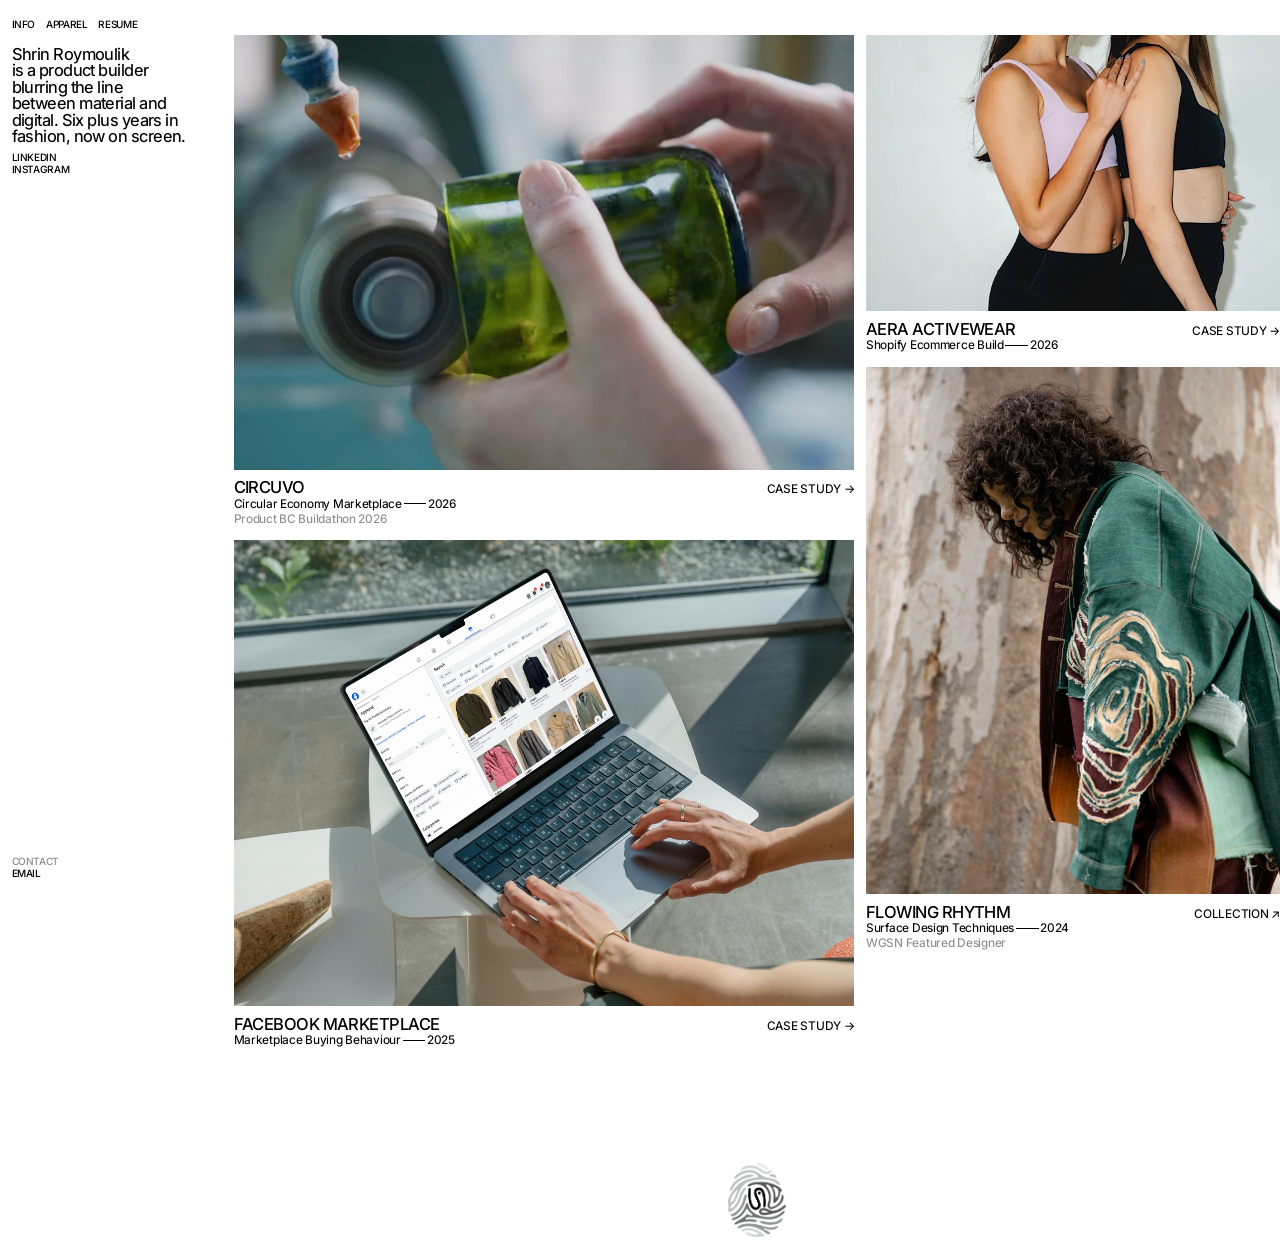
==== commit 8fd54397: "Typography: simplify to 5 sizes and 2 weights across the site Caps labels 11, headings and writing 1" ====
--- a/index.html
+++ b/index.html
@@ -95,7 +95,7 @@
     flex-direction: column;
     padding: 1.5vw 1.4vw 1.6vw 0;
   }
-  .nav { display: flex; gap: calc(12 * var(--u)); font-size: calc(12 * var(--u)); font-weight: 480; line-height: calc(13 * var(--u)); letter-spacing: calc(-0.3 * var(--u)); text-transform: uppercase; }
+  .nav { display: flex; gap: calc(12 * var(--u)); font-size: calc(11 * var(--u)); font-weight: 480; line-height: calc(13 * var(--u)); letter-spacing: calc(-0.4 * var(--u)); text-transform: uppercase; }
   .nav button { text-transform: uppercase; letter-spacing: inherit; line-height: inherit; }
   .bio {
     font-size: calc(18 * var(--u));
@@ -105,7 +105,7 @@
     margin: calc(16 * var(--u)) 0 calc(8 * var(--u));
     max-width: 10.85em;
   }
-  .small { font-size: calc(12 * var(--u)); font-weight: 480; line-height: calc(13 * var(--u)); letter-spacing: calc(-0.3 * var(--u)); text-transform: uppercase; margin: 0 0 1.1vw; }
+  .small { font-size: calc(11 * var(--u)); font-weight: 480; line-height: calc(13 * var(--u)); letter-spacing: calc(-0.4 * var(--u)); text-transform: uppercase; margin: 0 0 1.1vw; }
   .small a, .small span { display: block; width: fit-content; }
   .contact { margin-top: auto; margin-bottom: 0; }
   .links { display: flex; flex-direction: column; flex: 1 1 auto; }
@@ -116,7 +116,7 @@
   .grid {
     display: grid;
     grid-template-columns: 60fr 40fr;
-    column-gap: 0.7vw;
+    column-gap: 0.9vw;
     padding: 2.75vw 0 1.6vw;
   }
   .col { display: flex; flex-direction: column; gap: 1.4vw; }
@@ -142,9 +142,10 @@
     letter-spacing: calc(-0.3 * var(--u));
   }
   figcaption .t {
-    font-size: calc(13 * var(--u));
-    line-height: calc(16 * var(--u));
-    letter-spacing: calc(-0.6 * var(--u));
+    font-weight: 560;
+    font-size: calc(19 * var(--u));
+    line-height: calc(20 * var(--u));
+    letter-spacing: calc(-0.7 * var(--u));
   }
   .t { text-transform: uppercase; }
   /* Long rule between the work type and the year, like the template */
@@ -279,7 +280,7 @@
     font-size: calc(12 * var(--u)); font-weight: 500; line-height: calc(14 * var(--u)); letter-spacing: calc(-0.3 * var(--u));
   }
   .info-mid p { margin: 0 0 calc(4 * var(--u)); }
-  .info-mid h3 { font-size: calc(13 * var(--u)); font-weight: 560; line-height: calc(14 * var(--u)); letter-spacing: calc(-0.6 * var(--u)); text-transform: uppercase; margin: calc(16 * var(--u)) 0 calc(2 * var(--u)); }
+  .info-mid h3 { font-size: calc(13 * var(--u)); font-weight: 480; line-height: calc(14 * var(--u)); letter-spacing: calc(-0.6 * var(--u)); text-transform: uppercase; margin: calc(16 * var(--u)) 0 calc(2 * var(--u)); }
   .info-mid .two { display: grid; grid-template-columns: 1fr 1fr; }
   /* Expandable Skills and Tools on the INFO page */
   .xp { margin-top: calc(16 * var(--u)); }
@@ -293,7 +294,7 @@
   .info-mid .soft { color: var(--muted); }
   .info-skills { margin-top: calc(34 * var(--u)); max-width: calc(330 * var(--u)); font-size: calc(12 * var(--u)); font-weight: 500; line-height: calc(14 * var(--u)); letter-spacing: calc(-0.3 * var(--u)); }
   .info-skills p { margin: 0; }
-  .info-skills h3 { font-size: calc(13 * var(--u)); font-weight: 600; line-height: calc(14 * var(--u)); letter-spacing: calc(-0.6 * var(--u)); text-transform: uppercase; margin: 0 0 calc(2 * var(--u)); }
+  .info-skills h3 { font-size: calc(13 * var(--u)); font-weight: 480; line-height: calc(14 * var(--u)); letter-spacing: calc(-0.6 * var(--u)); text-transform: uppercase; margin: 0 0 calc(2 * var(--u)); }
   .info-skills .two { display: grid; grid-template-columns: 1fr 1fr; column-gap: calc(12 * var(--u)); }
   .info-mid a { transition: background-color 0.15s ease; }
   .info-mid a:hover, .info-mid a:focus-visible { background: #E5FF00; color: #000000; }
@@ -487,9 +488,9 @@
       font-size: calc(13 * var(--mu)); font-weight: 480; line-height: calc(14 * var(--mu)); letter-spacing: calc(-0.6 * var(--mu));
     }
     .info-mid > p:first-child { text-transform: uppercase; }
-    .info-mid h3 { font-size: calc(13 * var(--mu)); font-weight: 580; line-height: calc(13 * var(--mu)); letter-spacing: calc(-0.6 * var(--mu)); }
+    .info-mid h3 { font-size: calc(13 * var(--mu)); font-weight: 480; line-height: calc(13 * var(--mu)); letter-spacing: calc(-0.6 * var(--mu)); }
     /* Bottom bar links, from the template's phone Small Titles spec */
-    .info .nav, .side .nav, .side .small { font-size: calc(13 * var(--mu)); font-weight: 500; line-height: calc(13 * var(--mu)); letter-spacing: calc(-0.6 * var(--mu)); }
+    .info .nav, .side .nav, .side .small { font-size: calc(13 * var(--mu)); font-weight: 480; line-height: calc(13 * var(--mu)); letter-spacing: calc(-0.6 * var(--mu)); }
     .info-bio { order: 1; max-width: none; margin: 0; }
     .info-bio p { margin: 0 0 calc(10 * var(--mu)); }
     .info-photo { order: 2; }
@@ -533,7 +534,7 @@
   .trow { display: flex; justify-content: space-between; align-items: baseline; gap: 1em; }
   .cs { color: var(--ink); font-size: calc(12 * var(--u)); font-weight: 480; letter-spacing: calc(-0.3 * var(--u)); text-transform: uppercase; white-space: nowrap; }
   .tile:has(> a:hover) .cs { background: #E5FF00; color: #000; }
-  @media (min-width: 821px) { .col { gap: 0.75vw; } }
+  @media (min-width: 821px) { .col { gap: 1.1vw; } }
   /* Phones: the label becomes a round arrow button beside the title, away from the photo edge and the next tile */
   .cs-m { display: none; }
   @media (max-width: 820px) {
@@ -546,6 +547,15 @@
       color: var(--ink); font-size: calc(15 * var(--mu)); line-height: 1; transition: background-color 0.15s ease;
     }
     .cs-m:active, .tile:has(> a:hover) .cs-m, .cs-m:hover { background: #E5FF00; color: #000000; border-color: #000000; }
+  }
+  /* Type system (desktop): sizes 28 / 20 / 18 / 13 / 11, weights 450 / 500 */
+  @media (min-width: 821px) {
+    html body figcaption { font-size: calc(13 * var(--u)); font-weight: 450; }
+    html body figcaption .t { font-size: calc(18 * var(--u)); line-height: calc(19 * var(--u)); font-weight: 500; letter-spacing: calc(-0.6 * var(--u)); }
+    html body .cs { font-size: calc(13 * var(--u)); font-weight: 450; }
+    html body :is(.info-mid, .info-skills, .info-note) { font-size: calc(13 * var(--u)); font-weight: 450; line-height: calc(15 * var(--u)); }
+    html body :is(.info-mid h3, .info-skills h3) { font-weight: 500; }
+    html body :is(.nav, .small) { font-weight: 500; }
   }
 </style>
 </head>
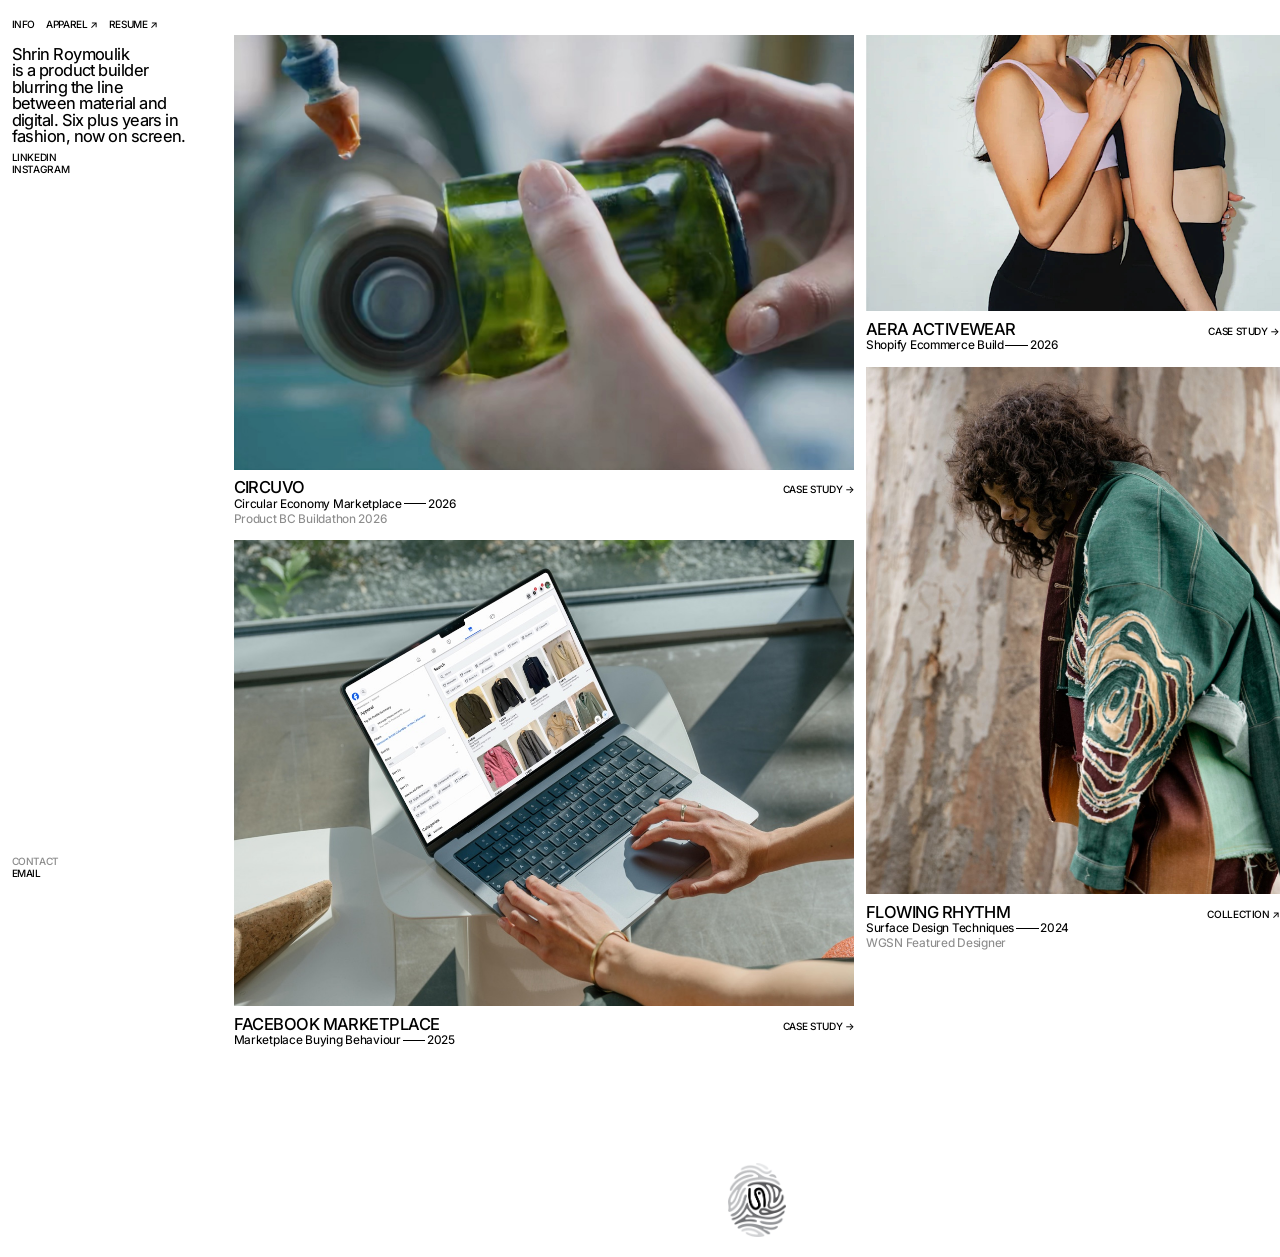
==== commit 64e90126: "Alan's feedback: external link arrows, INFO hierarchy and hover consistency - Apparel and Resume mar" ====
--- a/index.html
+++ b/index.html
@@ -151,7 +151,6 @@
   /* Long rule between the work type and the year, like the template */
   .ld { display: inline-block; width: 1.9em; border-top: 1px solid currentColor; vertical-align: 0.32em; margin: 0 -0.08em; }
   .g { color: var(--muted); }
-  .ext { font-size: 0.85em; }
 
   /* Simple carousel */
   .slides .slide { position: absolute; inset: 0; opacity: 0; transition: opacity 0.4s ease; }
@@ -186,8 +185,6 @@
     20%, 70% { background-color: #E5FF00; color: #000000; }
     100% { background-color: transparent; }
   }
-  .bio.hinting .name { animation: hintHi 1.2s ease-in-out 0s 1; }
-  .bio.hinting .fashion { animation: hintHi 1.2s ease-in-out 1s 1; }
   /* Same neon highlight as the links, on hover or while open */
   .name:focus-visible, .fashion:focus-visible,
   .bio.show-photo .name, .bio.show-video .fashion { background: #E5FF00; color: #000000; }
@@ -359,11 +356,9 @@
   @keyframes marquee { from { transform: translateX(0); } to { transform: translateX(-50%); } }
   @media (prefers-reduced-motion: reduce) { .marquee-track { animation: none; } }
   .marquee.extra { display: none; }
-  /* INFO: highlight sweep on the hover words while scrolling */
-  @media (prefers-reduced-motion: no-preference) {
+  /* INFO: highlight sweep on the hover words while scrolling, phones only (computers highlight on hover) */
+  @media (hover: none) and (prefers-reduced-motion: no-preference), (pointer: coarse) and (prefers-reduced-motion: no-preference) {
     .info.hinting .rw { animation: hintHi 1.2s ease-in-out 0s 1; }
-  }
-  @media (prefers-reduced-motion: no-preference) {
     .info.hinting .hv-t { animation: hintHi 1.2s ease-in-out 1s 1; }
   }
   @keyframes marqueeRev { from { transform: translateX(-50%); } to { transform: translateX(0); } }
@@ -552,11 +547,30 @@
   @media (min-width: 821px) {
     html body figcaption { font-size: calc(13 * var(--u)); font-weight: 450; }
     html body figcaption .t { font-size: calc(18 * var(--u)); line-height: calc(19 * var(--u)); font-weight: 500; letter-spacing: calc(-0.6 * var(--u)); }
-    html body .cs { font-size: calc(13 * var(--u)); font-weight: 450; }
+    html body .cs { font-size: calc(11 * var(--u)); font-weight: 500; letter-spacing: calc(-0.4 * var(--u)); }
     html body :is(.info-mid, .info-skills, .info-note) { font-size: calc(13 * var(--u)); font-weight: 450; line-height: calc(15 * var(--u)); }
     html body :is(.info-mid h3, .info-skills h3) { font-weight: 500; }
     html body :is(.nav, .small) { font-weight: 500; }
-  }
+    /* INFO hierarchy: heading (caps 500) > item (black 450) > detail (grey 450); more air above each heading */
+    html body .info-mid h3 { margin: calc(30 * var(--u)) 0 calc(6 * var(--u)); }
+    html body .info-mid .two { margin-top: calc(30 * var(--u)); }
+    html body .info-mid .two .xp { margin-top: 0; }
+    html body .info-mid .two h3, html body .info-mid .xp h3 { margin-top: 0; }
+  }
+  /* INFO on wide or short desktop windows (wider than 16:10): tighter spacing, and sizes also capped by window height,
+     so the bottom paragraph and the marquee both fit on landing */
+  @media (min-width: 821px) {
+    html body .info { --u: max(0.75px, min(100vw / 1400, 100vh / 720)); }
+  }
+  @media (min-width: 821px) and (min-aspect-ratio: 16/10), (min-width: 821px) and (max-height: 760px) {
+    html body .info-mid { padding-top: calc(24 * var(--u)); }
+    html body .info-mid h3 { margin: calc(16 * var(--u)) 0 calc(3 * var(--u)); }
+    html body .info-mid .two { margin-top: calc(16 * var(--u)); }
+    html body .info-mid p + p { margin-top: calc(6 * var(--u)); }
+    html body .info-note { margin-top: calc(14 * var(--u)); }
+  }
+  /* External links (Apparel, Resume): new tab, marked with ↗ */
+  .ext::after { content: "\00a0\2197"; }
 </style>
 </head>
 <body>
@@ -565,8 +579,8 @@
   <aside class="side">
     <nav class="nav" aria-label="Main">
       <button type="button" id="infoBtn" aria-expanded="false" aria-controls="info">Info</button>
-      <a href="https://shrin-roym.com/" target="_blank" rel="noopener">Apparel</a>
-      <a href="https://drive.google.com/file/d/1lygn7vUDFMzx4JG56A4LxJSln4eozi_1/view?usp=sharing" target="_blank" rel="noopener">Resume</a>
+      <a class="ext" href="https://shrin-roym.com/" target="_blank" rel="noopener" aria-label="Apparel (opens in a new tab)">Apparel</a>
+      <a class="ext" href="https://drive.google.com/file/d/1lygn7vUDFMzx4JG56A4LxJSln4eozi_1/view?usp=sharing" target="_blank" rel="noopener" aria-label="Resume (opens in a new tab)">Resume</a>
     </nav>
 
     <p class="bio"><span class="name" tabindex="0">Shrin</span><img class="me me-photo" data-defer-src="images/home/shrin-photo.jpg" decoding="async" fetchpriority="low" alt="Shrin reading a printed publication at an exhibition"> <span class="nm">Roymoulik</span><br>is a product builder blurring the line between material and digital. Six plus years in <span class="fashion" tabindex="0">fashion</span><video class="me me-video" src="images/home/fashion.mp4" muted loop playsinline preload="none" aria-label="Fashion work in motion"></video>, now on screen.</p>
@@ -651,8 +665,8 @@
       <nav class="nav" aria-label="Info page">
         <button type="button" id="closeInfo">Home</button>
         <span class="here">Info</span>
-        <a href="https://shrin-roym.com/" target="_blank" rel="noopener">Apparel</a>
-        <a href="https://drive.google.com/file/d/1lygn7vUDFMzx4JG56A4LxJSln4eozi_1/view?usp=sharing" target="_blank" rel="noopener">Resume</a>
+        <a class="ext" href="https://shrin-roym.com/" target="_blank" rel="noopener" aria-label="Apparel (opens in a new tab)">Apparel</a>
+        <a class="ext" href="https://drive.google.com/file/d/1lygn7vUDFMzx4JG56A4LxJSln4eozi_1/view?usp=sharing" target="_blank" rel="noopener" aria-label="Resume (opens in a new tab)">Resume</a>
       </nav>
       <div class="info-bio">
         <p>I <span class="soft">design</span> and <span class="soft">build</span> for humans, whether they’re <span class="rw" tabindex="0">wearing</span><img class="rimg" data-defer-src="images/info/wearing.jpg" fetchpriority="low" alt="A model wearing a fringed jacket designed by Shrin"> my work or tapping through it.</p>
@@ -665,14 +679,14 @@
     </div>
 
     <div class="info-mid">
-      <p>Currently based in Vancouver, Canada</p>
+      <p class="soft">Currently based in Vancouver, Canada</p>
       <h3>Education</h3>
-      <p>Emily Carr University of Art and Design (2025)<br>Certificate in UX/UI Design</p>
-      <p>RMIT University (2018 to 2020)<br>MA Fashion Design</p>
-      <p>National Institute of Fashion Technology, Mumbai (2011 to 2015)<br>BA Fashion Design</p>
+      <p>Emily Carr University of Art and Design (2025)<br><span class="soft">Certificate in UX/UI Design</span></p>
+      <p>RMIT University (2018 to 2020)<br><span class="soft">MA Fashion Design</span></p>
+      <p>National Institute of Fashion Technology, Mumbai (2011 to 2015)<br><span class="soft">BA Fashion Design</span></p>
       <h3><a href="https://shrin-roym.com/awards" target="_blank" rel="noopener">Awards</a></h3>
-      <p>2nd Place, Product BC Buildathon 2026<br>
-      <span class="soft"><span class="hv"><a href="https://conference.productbc.ca/agenda#build-different" target="_blank" rel="noopener">Circuvo at UBC Conference</a><img class="hv-img" data-defer-src="images/info/ubc-conference.jpg" width="941" height="1047" style="width: 26vw;" alt="Presenting Circuvo on stage at the UBC conference, the live site on the big screen"></span></span></p>
+      <p><span class="hv"><span class="hv-t" tabindex="0">2nd Place, Product BC Buildathon 2026</span><img class="hv-img" data-defer-src="images/info/ubc-conference.jpg" width="941" height="1047" style="width: 26vw;" alt="Presenting Circuvo on stage at the UBC conference, the live site on the big screen"></span><br>
+      <span class="soft"><a href="https://conference.productbc.ca/agenda#build-different" target="_blank" rel="noopener">Circuvo at UBC Conference</a></span></p>
       <p><span class="hv"><span class="hv-t" tabindex="0">2nd Place, ID International Emerging Designer Awards 2020</span><img class="hv-img" data-defer-src="images/info/id-awards-2020.webp" fetchpriority="low" alt="Shrin’s collection at the iD International Emerging Designer Awards"></span><br>
       <span class="soft"><a href="https://www.youtube.com/watch?v=VDdZ-RaYl2w&amp;t=2653s" target="_blank" rel="noopener">Video by iD Dunedin Fashion</a><br>
       <a href="https://thelastfashionbible.com/2020/08/10/winners-2020-id-international-emerging-designer-awards/" target="_blank" rel="noopener">Article in The Last Fashion Bible</a><br>
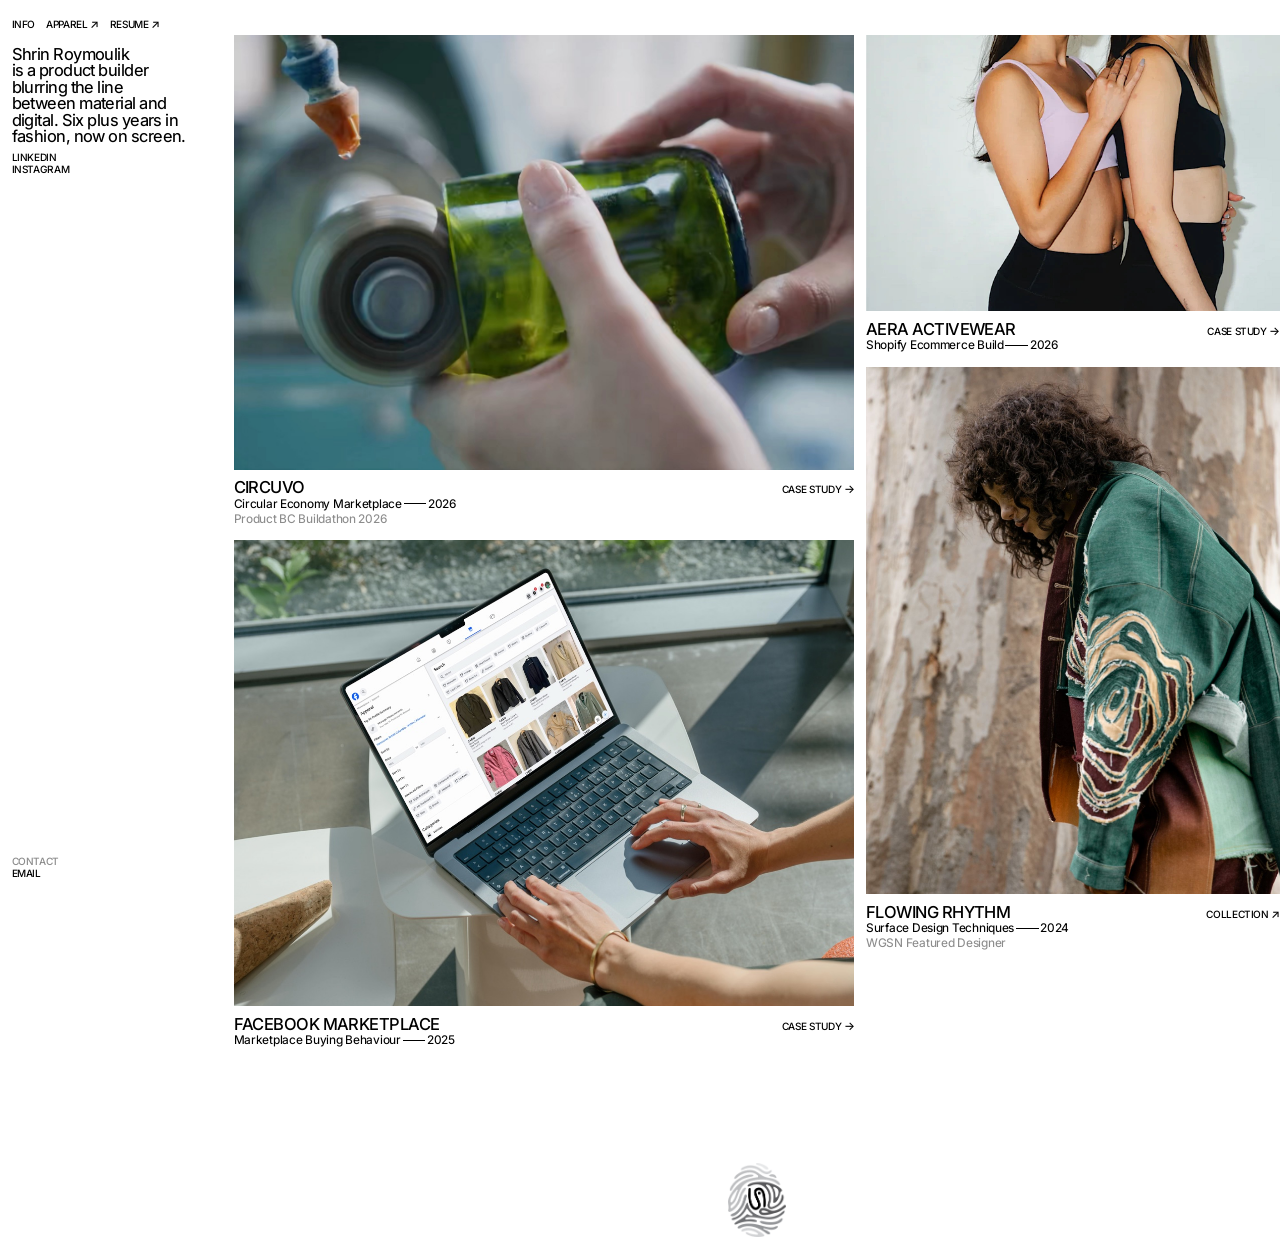
==== commit 2a6fa7ca: "Arrows sized to balance with caps; no pause button in the screen viewer Co-Authored-By: Claude Opus " ====
--- a/index.html
+++ b/index.html
@@ -505,6 +505,9 @@
     .hv-t { font-weight: 700; }
     .hv-t.on { background: #E5FF00; color: #000000; }
     .hv-t.on + .hv-img { opacity: 1; visibility: visible; transition: opacity 0.15s ease; }
+    /* UBC award: no photo on phones (taps were landing on the link underneath); plain text like the VAMFF title */
+    .hv-desk .hv-img { display: none; }
+    .hv-desk .hv-t, .hv-desk .hv-t.on { font-weight: inherit; background: none; color: inherit; cursor: default; pointer-events: none; animation: none !important; }
     .rw { font-weight: 700; }
     .rimg { position: fixed; top: 50%; left: 50%; transform: translate(-50%, -50%); width: 70vw; z-index: 30; }
     .info-photo { position: relative; top: auto !important; right: auto; left: auto !important; height: auto; width: auto; margin: calc(14 * var(--mu)) 0 0; aspect-ratio: 5 / 6; cursor: auto; touch-action: auto; }
@@ -555,6 +558,10 @@
     html body .info-mid h3 { margin: calc(30 * var(--u)) 0 calc(6 * var(--u)); }
     html body .info-mid .two { margin-top: calc(30 * var(--u)); }
     html body .info-mid .two .xp { margin-top: 0; }
+    /* Award photos: as big as fits, up to 31vw wide and 50vh tall, so tall photos never run off the bottom */
+    html body .hv-img { width: auto; max-width: 31vw; max-height: 50vh; }
+    /* iD clip is a 1000px capture: keep it near its real size (about 500px on sharp screens) so it stays crisp */
+    html body .hv-img.hv-wide { max-width: min(30vw, 500px); max-height: 50vh; }
     html body .info-mid .two h3, html body .info-mid .xp h3 { margin-top: 0; }
   }
   /* INFO on wide or short desktop windows (wider than 16:10): tighter spacing, and sizes also capped by window height,
@@ -571,6 +578,17 @@
   }
   /* External links (Apparel, Resume): new tab, marked with ↗ */
   .ext::after { content: "\00a0\2197"; }
+  /* INFO on phones: arrows only on the AWARDS / PRESS / EXHIBITIONS headings */
+  @media (hover: none), (pointer: coarse) {
+    .info-mid h3 a::after { content: "\00a0\2197"; }
+  }
+  /* INFO links: computers only, the arrow appears on hover (space is kept, so nothing shifts); phones show none */
+  @media (hover: hover) and (pointer: fine) {
+    .info-mid a[target="_blank"]::after { content: "\00a0\2197"; opacity: 0; transition: opacity 0.15s ease; }
+    .info-mid a[target="_blank"]:hover::after, .info-mid a[target="_blank"]:focus-visible::after { opacity: 1; }
+  }
+  /* Arrows (↗ → ←): Inter draws them thin, so they read small beside caps; 1.15x balances them */
+  .arw, .ext::after, .info-mid a[target="_blank"]::after { font-size: 1.15em; line-height: 0; }
 </style>
 </head>
 <body>
@@ -608,10 +626,10 @@
           <video id="tileVid" poster="images/home/tile-circuvo-poster-v2.jpg" muted loop autoplay playsinline preload="auto" aria-label="Circuvo, circular economy marketplace: a green glass bottle being shaped on a grinding wheel"><source src="images/home/tile-circuvo-hevc.mp4" type='video/mp4; codecs="hvc1"'><source src="images/home/tile-circuvo-h264.mp4" type="video/mp4"></video></div>
         </a>
         <figcaption>
-          <span class="trow"><a href="circuvo.html"><span class="t">Circuvo</span></a><a class="cs" href="circuvo.html">Case study →</a></span>
+          <span class="trow"><a href="circuvo.html"><span class="t">Circuvo</span></a><a class="cs" href="circuvo.html">Case study <span class="arw">→</span></a></span>
           Circular Economy Marketplace <span class="ld" aria-hidden="true"></span> 2026<br>
           <span class="g"><a href="https://conference.productbc.ca/agenda#build-different" target="_blank" rel="noopener">Product BC Buildathon 2026</a></span>
-          <a class="cs-m" href="circuvo.html" aria-label="Case study"><span aria-hidden="true">→</span></a>
+          <a class="cs-m" href="circuvo.html" aria-label="Case study"><span aria-hidden="true"><span class="arw">→</span></span></a>
         </figcaption>
       </figure>
 
@@ -620,9 +638,9 @@
           <div class="frame" style="--r:4/3; --tile:var(--tile-a)"><img src="images/home/tile-facebook-marketplace.jpg?v=4" style="transform:scale(1.3);transform-origin:40% 30%" alt="Facebook Marketplace UX research"></div>
         </a>
         <figcaption>
-          <span class="trow"><a href="facebook-marketplace.html"><span class="t">Facebook Marketplace</span></a><a class="cs" href="facebook-marketplace.html">Case study →</a></span>
+          <span class="trow"><a href="facebook-marketplace.html"><span class="t">Facebook Marketplace</span></a><a class="cs" href="facebook-marketplace.html">Case study <span class="arw">→</span></a></span>
           Marketplace Buying Behaviour <span class="ld" aria-hidden="true"></span> 2025
-          <a class="cs-m" href="facebook-marketplace.html" aria-label="Case study"><span aria-hidden="true">→</span></a>
+          <a class="cs-m" href="facebook-marketplace.html" aria-label="Case study"><span aria-hidden="true"><span class="arw">→</span></span></a>
         </figcaption>
       </figure>
 
@@ -634,9 +652,9 @@
           <div class="frame" style="--r:3/2; --tile:var(--tile-c)"><img src="images/home/tile-aera-sharp.jpg" alt="Aera Activewear redesign: two models in lilac and black sports bras with black leggings"></div>
         </a>
         <figcaption>
-          <span class="trow"><a href="aera.html"><span class="t">Aera Activewear</span></a><a class="cs" href="aera.html">Case study →</a></span>
+          <span class="trow"><a href="aera.html"><span class="t">Aera Activewear</span></a><a class="cs" href="aera.html">Case study <span class="arw">→</span></a></span>
           Shopify Ecommerce Build <span class="ld" aria-hidden="true"></span> 2026
-          <a class="cs-m" href="aera.html" aria-label="Case study"><span aria-hidden="true">→</span></a>
+          <a class="cs-m" href="aera.html" aria-label="Case study"><span aria-hidden="true"><span class="arw">→</span></span></a>
         </figcaption>
       </figure>
 
@@ -645,10 +663,10 @@
           <div class="frame" style="--r:648/825; --tile:var(--tile-d)"><img src="images/home/tile-flowing-rhythm-portrait.jpg?v=2" style="object-position:50% 0%" alt="Flowing Rhythm: a model in a green denim jacket with a contour motif on the sleeve, looking down"></div>
         </a>
         <figcaption>
-          <span class="trow"><a href="https://shrin-roym.com/flowing-rhythm-textures" target="_blank" rel="noopener"><span class="t">Flowing Rhythm</span></a><a class="cs" href="https://shrin-roym.com/flowing-rhythm-textures" target="_blank" rel="noopener">Collection ↗</a></span>
+          <span class="trow"><a href="https://shrin-roym.com/flowing-rhythm-textures" target="_blank" rel="noopener"><span class="t">Flowing Rhythm</span></a><a class="cs" href="https://shrin-roym.com/flowing-rhythm-textures" target="_blank" rel="noopener">Collection <span class="arw">↗</span></a></span>
           Surface Design Techniques <span class="ld" aria-hidden="true"></span> 2024<br>
           <span class="g"><a href="https://shrin-roym.com/wgsn-features" target="_blank" rel="noopener">WGSN Featured Designer</a></span>
-          <a class="cs-m" href="https://shrin-roym.com/flowing-rhythm-textures" target="_blank" rel="noopener" aria-label="Collection"><span aria-hidden="true">↗</span></a>
+          <a class="cs-m" href="https://shrin-roym.com/flowing-rhythm-textures" target="_blank" rel="noopener" aria-label="Collection"><span aria-hidden="true"><span class="arw">↗</span></span></a>
         </figcaption>
       </figure>
 
@@ -685,9 +703,9 @@
       <p>RMIT University (2018 to 2020)<br><span class="soft">MA Fashion Design</span></p>
       <p>National Institute of Fashion Technology, Mumbai (2011 to 2015)<br><span class="soft">BA Fashion Design</span></p>
       <h3><a href="https://shrin-roym.com/awards" target="_blank" rel="noopener">Awards</a></h3>
-      <p><span class="hv"><span class="hv-t" tabindex="0">2nd Place, Product BC Buildathon 2026</span><img class="hv-img" data-defer-src="images/info/ubc-conference.jpg" width="941" height="1047" style="width: 26vw;" alt="Presenting Circuvo on stage at the UBC conference, the live site on the big screen"></span><br>
+      <p><span class="hv hv-desk"><span class="hv-t" tabindex="0">2nd Place, Product BC Buildathon 2026</span><img class="hv-img" data-defer-src="images/info/ubc-conference.jpg" width="941" height="1047" alt="Presenting Circuvo on stage at the UBC conference, the live site on the big screen"></span><br>
       <span class="soft"><a href="https://conference.productbc.ca/agenda#build-different" target="_blank" rel="noopener">Circuvo at UBC Conference</a></span></p>
-      <p><span class="hv"><span class="hv-t" tabindex="0">2nd Place, ID International Emerging Designer Awards 2020</span><img class="hv-img" data-defer-src="images/info/id-awards-2020.webp" fetchpriority="low" alt="Shrin’s collection at the iD International Emerging Designer Awards"></span><br>
+      <p><span class="hv"><span class="hv-t" tabindex="0">2nd Place, ID International Emerging Designer Awards 2020</span><img class="hv-img hv-wide" data-defer-src="images/info/id-awards-2020.webp" fetchpriority="low" alt="Shrin’s collection at the iD International Emerging Designer Awards"></span><br>
       <span class="soft"><a href="https://www.youtube.com/watch?v=VDdZ-RaYl2w&amp;t=2653s" target="_blank" rel="noopener">Video by iD Dunedin Fashion</a><br>
       <a href="https://thelastfashionbible.com/2020/08/10/winners-2020-id-international-emerging-designer-awards/" target="_blank" rel="noopener">Article in The Last Fashion Bible</a><br>
       <a href="https://www.fashionz.co.nz/2020-id-international-emerging-design-awards-winners-announced/" target="_blank" rel="noopener">Article in FNZ</a></span></p>
@@ -743,7 +761,7 @@
     </figure>
     <figure class="love-item" tabindex="0">
       <div class="love"><img src="images/info/love-05.jpg?v=3" alt="Flowing Rhythm, Shrin's black and white line drawing" loading="lazy"></div>
-      <figcaption class="love-cap"><span class="t2">Flowing Rhythm.</span><br>The very first drawing of my logo. Hours of tiny lines, and cheaper than therapy. <a class="love-link" href="https://www.instagram.com/p/CEVYKVkHdPG/" target="_blank" rel="noopener">See the post ↗</a></figcaption>
+      <figcaption class="love-cap"><span class="t2">Flowing Rhythm.</span><br>The very first drawing of my logo. Hours of tiny lines, and cheaper than therapy. <a class="love-link" href="https://www.instagram.com/p/CEVYKVkHdPG/" target="_blank" rel="noopener">See the post <span class="arw">↗</span></a></figcaption>
     </figure>
     <figure class="love-item" tabindex="0">
       <div class="love" style="overflow:hidden"><img src="images/info/love-04.jpg?v=4" style="transform:scale(1.12);transform-origin:57% 45%" alt="An old photo of Shrin as a child, held in a hand" loading="lazy"></div>
@@ -763,7 +781,7 @@
     </figure>
     <figure class="love-item" tabindex="0">
       <div class="love" style="overflow:hidden"><img src="images/info/love-09.jpg?v=2" style="transform:scale(1.3);transform-origin:52% 35%" alt="A model in a rust coloured coat from Shrin’s collection" loading="lazy"></div>
-      <figcaption class="love-cap"><span class="t2">My winning moment.</span><br>2nd place at the iD International Emerging Designer Awards 2020. I rewatch it more than I’d like to admit. <a class="love-link" href="https://www.youtube.com/watch?v=VDdZ-RaYl2w&amp;t=2653s" target="_blank" rel="noopener">Watch the moment ↗</a></figcaption>
+      <figcaption class="love-cap"><span class="t2">My winning moment.</span><br>2nd place at the iD International Emerging Designer Awards 2020. I rewatch it more than I’d like to admit. <a class="love-link" href="https://www.youtube.com/watch?v=VDdZ-RaYl2w&amp;t=2653s" target="_blank" rel="noopener">Watch the moment <span class="arw">↗</span></a></figcaption>
     </figure>
     <figure class="love-item" tabindex="0">
       <div class="love"><img src="images/info/love-10.jpg" alt="Shrin laughing with a friend at a gallery, black and white" loading="lazy"></div>
